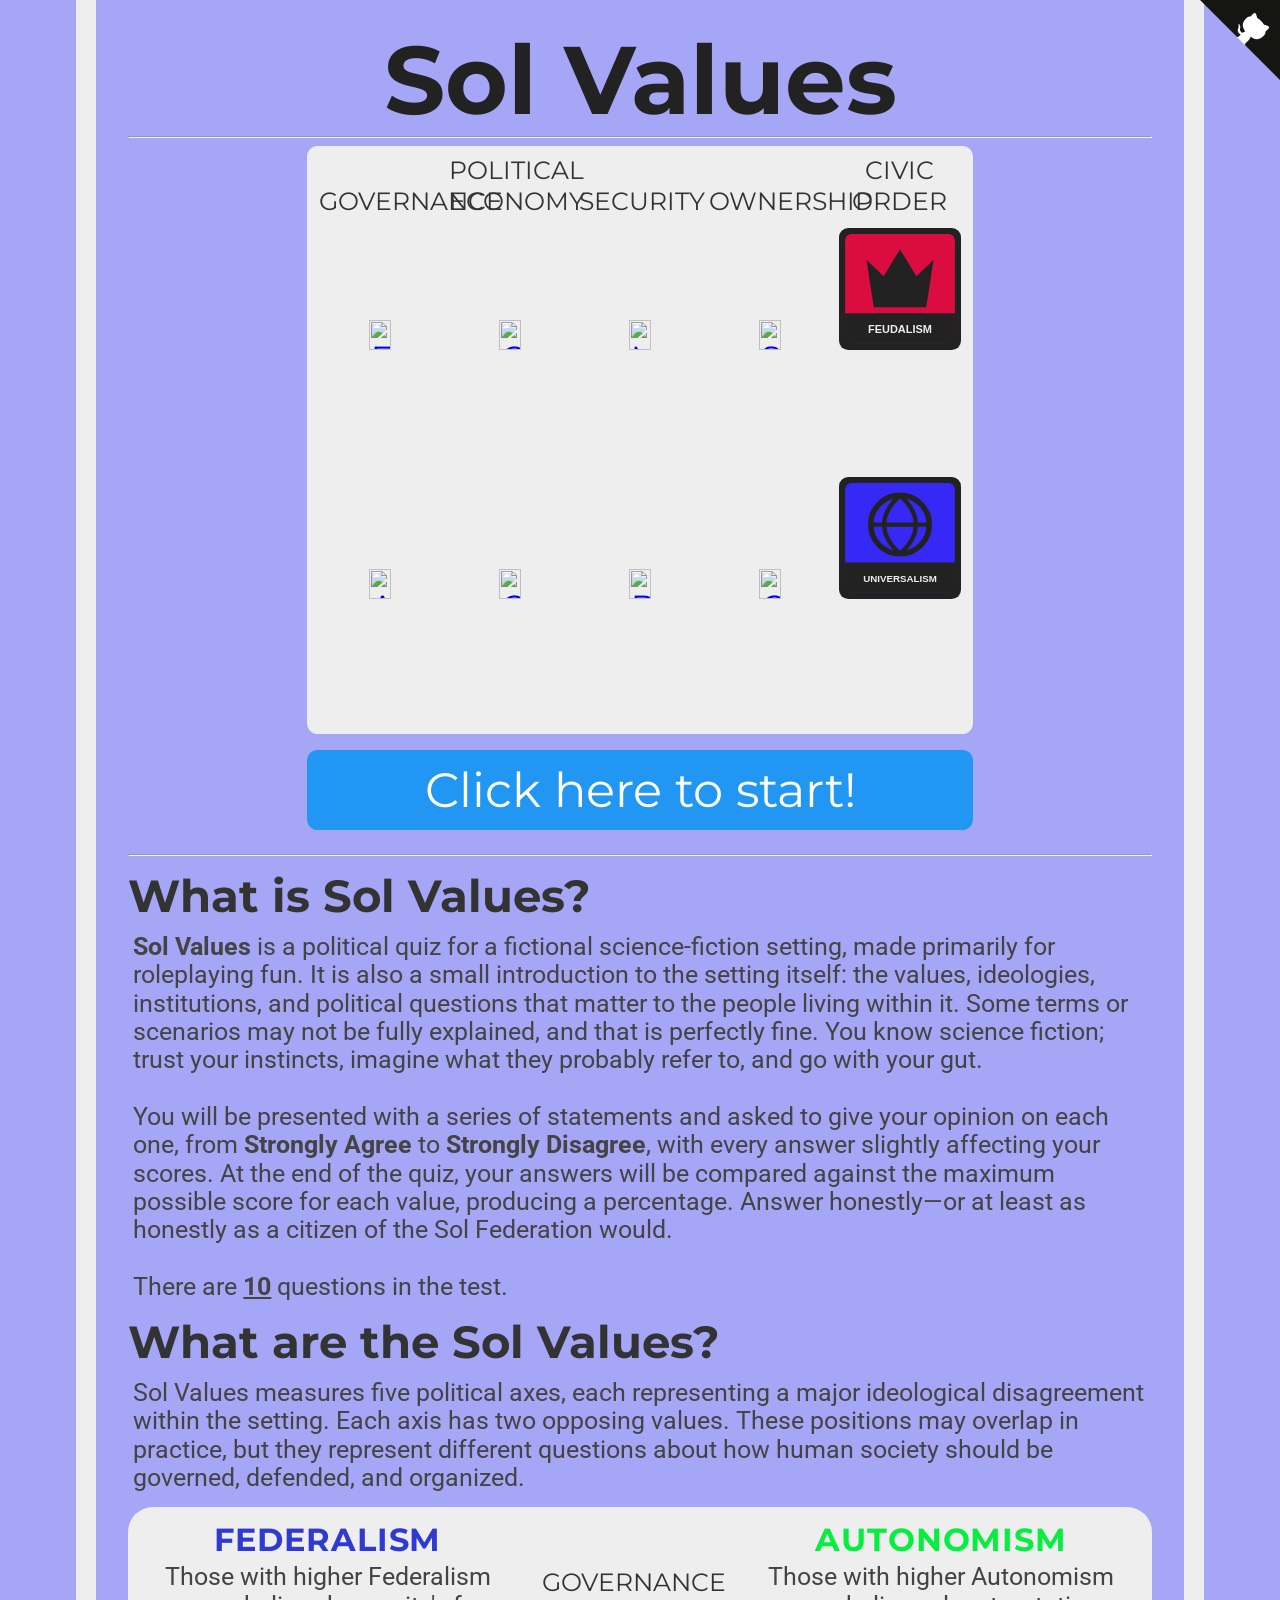
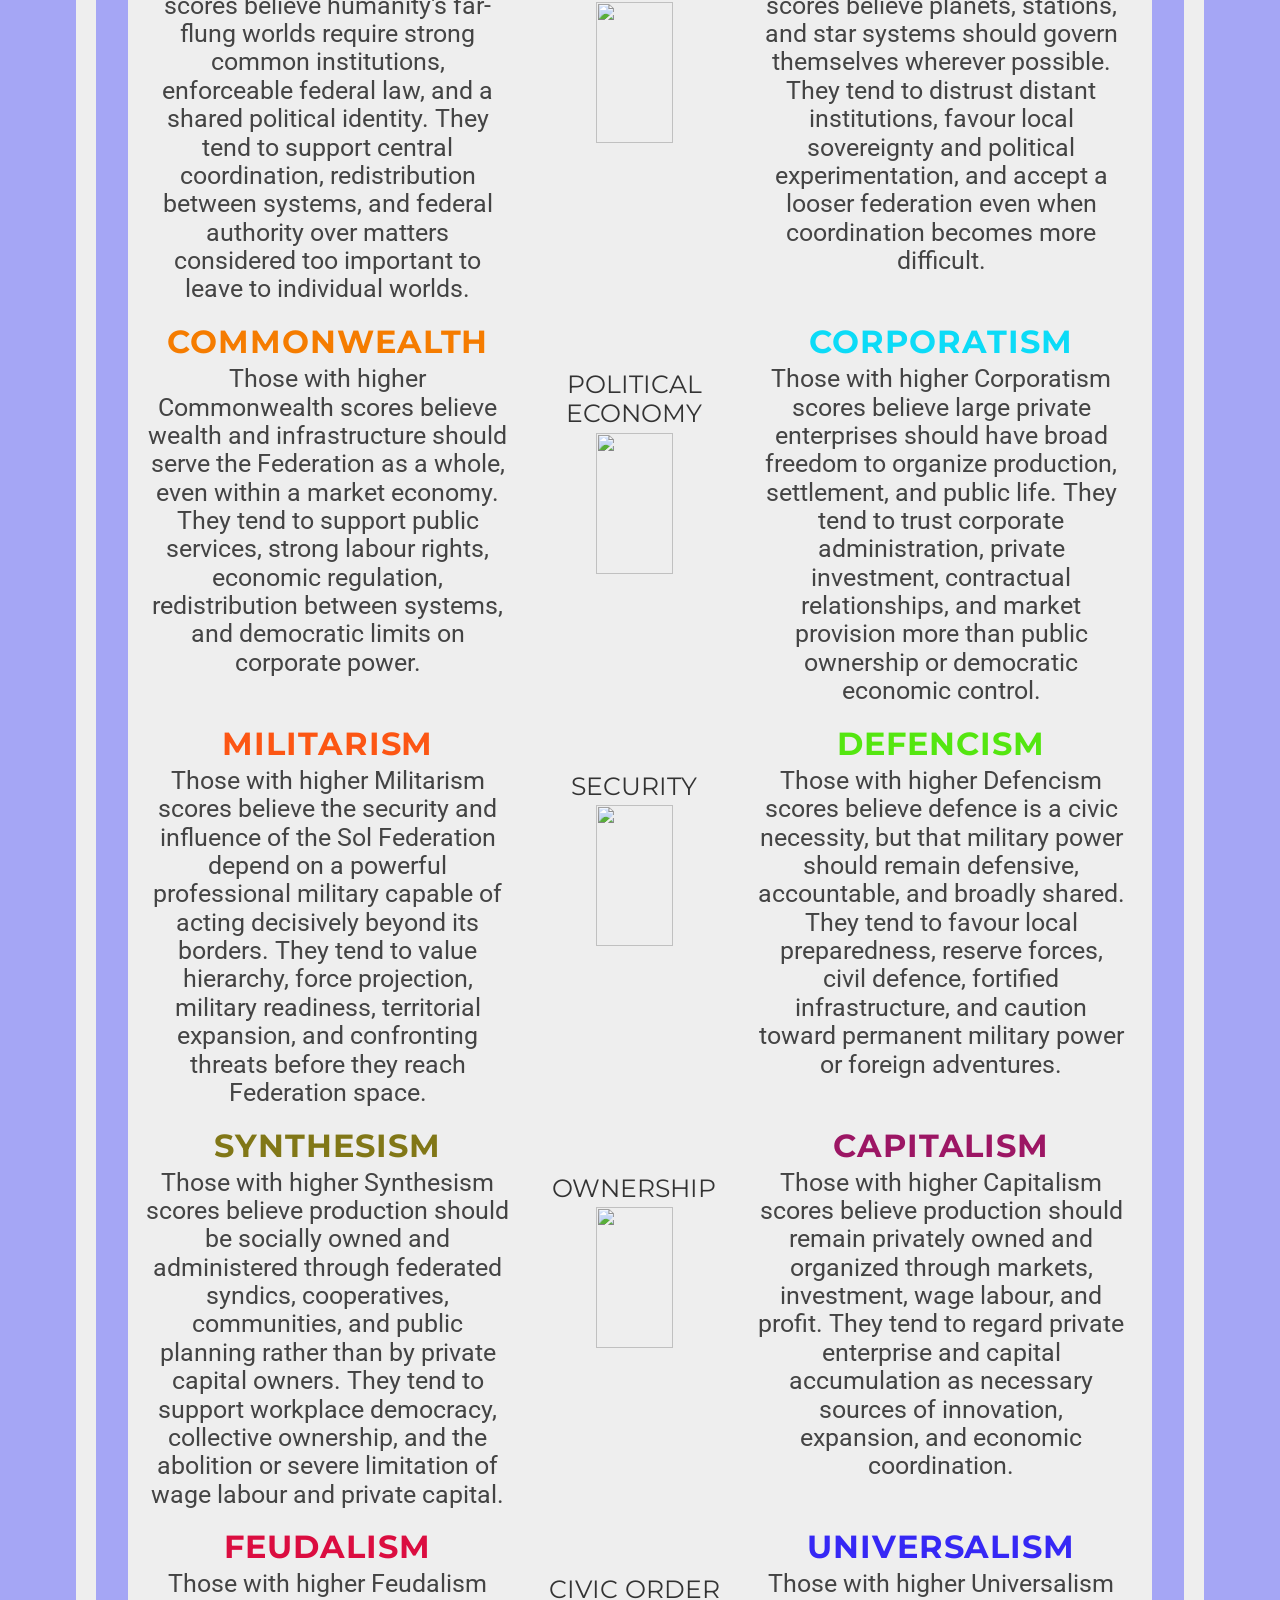
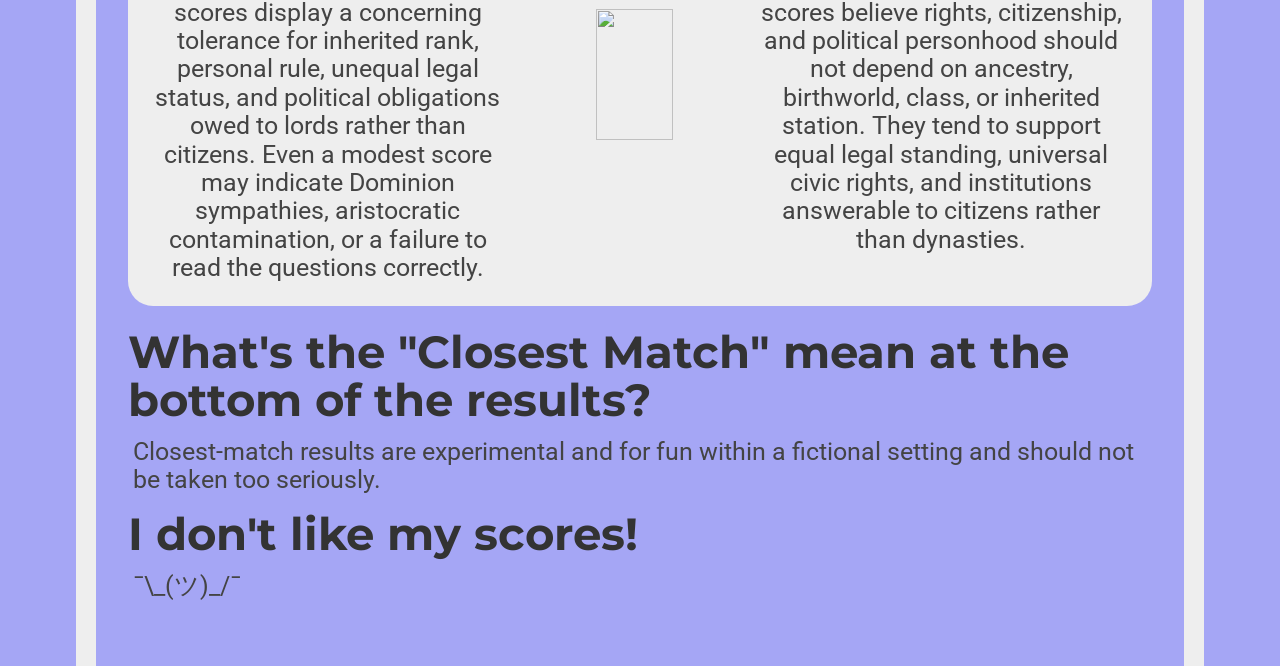
==== index.html @ 55fe3971 "changes quadcolumn to valuecolumn, adds initial order images" ====
<head>
<link href="https://fonts.googleapis.com/css?family=Montserrat:300,400,700|Roboto:400,700" rel="stylesheet">
<link href='style.css' rel='stylesheet' type='text/css'>
<title>Sol Values</title>
<link rel="icon" type="x-icon" href="icon.png">
<link rel="shortcut icon" type="x-icon" href="icon.png">
<meta charset="utf-8">

</head>
<body>
<a href="https://github.com/Araxiel/sol-federation-values" class="github-corner" aria-label="View source on Github"><svg width="80" height="80" viewBox="0 0 250 250" style="fill:#151513; color:#fff; position: absolute; top: 0; border: 0; right: 0;" aria-hidden="true"><path d="M0,0 L115,115 L130,115 L142,142 L250,250 L250,0 Z"></path><path d="M128.3,109.0 C113.8,99.7 119.0,89.6 119.0,89.6 C122.0,82.7 120.5,78.6 120.5,78.6 C119.2,72.0 123.4,76.3 123.4,76.3 C127.3,80.9 125.5,87.3 125.5,87.3 C122.9,97.6 130.6,101.9 134.4,103.2" fill="currentColor" style="transform-origin: 130px 106px;" class="octo-arm"></path><path d="M115.0,115.0 C114.9,115.1 118.7,116.5 119.8,115.4 L133.7,101.6 C136.9,99.2 139.9,98.4 142.2,98.6 C133.8,88.0 127.5,74.4 143.8,58.0 C148.5,53.4 154.0,51.2 159.7,51.0 C160.3,49.4 163.2,43.6 171.4,40.1 C171.4,40.1 176.1,42.5 178.8,56.2 C183.1,58.6 187.2,61.8 190.9,65.4 C194.5,69.0 197.7,73.2 200.1,77.6 C213.8,80.2 216.3,84.9 216.3,84.9 C212.7,93.1 206.9,96.0 205.4,96.6 C205.1,102.4 203.0,107.8 198.3,112.5 C181.9,128.9 168.3,122.5 157.7,114.1 C157.9,116.9 156.7,120.9 152.7,124.9 L141.0,136.5 C139.8,137.7 141.6,141.9 141.8,141.8 Z" fill="currentColor" class="octo-body"></path></svg></a><style>.github-corner:hover .octo-arm{animation:octocat-wave 560ms ease-in-out}@keyframes octocat-wave{0%,100%{transform:rotate(0)}20%,60%{transform:rotate(-25deg)}40%,80%{transform:rotate(10deg)}}@media (max-width:500px){.github-corner:hover .octo-arm{animation:none}.github-corner .octo-arm{animation:octocat-wave 560ms ease-in-out}}</style>
<h1>Sol Values</h1>
<hr>
<div class="center">
    <div class="axis_name valuecolumn">GOVERNANCE</div>
    <div class="axis_name valuecolumn">POLITICAL ECONOMY</div>
    <div class="axis_name valuecolumn">SECURITY</div>
    <div class="axis_name valuecolumn">OWNERSHIP</div>
    <div class="axis_name valuecolumn">CIVIC ORDER</div>
    <a href="#anchor"><img src="value_images/equality.svg" class="valuecolumn" alt="Federalism"></a>
    <a href="#anchor"><img src="value_images/nation.svg" class="valuecolumn" alt="Commonwealth"></a>
    <a href="#anchor"><img src="value_images/liberty.svg" class="valuecolumn" alt="Militarism"></a>
    <a href="#anchor"><img src="value_images/tradition.svg" class="valuecolumn" alt="Synthesism"></a>
    <a href="#anchor"><img src="value_images/feudalism.svg" class="valuecolumn" alt="Feudalism"></a>
    <a href="#anchor"><img src="value_images/markets.svg" class="valuecolumn" alt="Autonomism"></a>
    <a href="#anchor"><img src="value_images/globe.svg" class="valuecolumn" alt="Corporatism"></a>
    <a href="#anchor"><img src="value_images/authority.svg" class="valuecolumn" alt="Defencism"></a>
    <a href="#anchor"><img src="value_images/progress.svg" class="valuecolumn" alt="Capitalism"></a>
    <a href="#anchor"><img src="value_images/universalism.svg" class="valuecolumn" alt="Universalism"></a>
</div>
<br>
<button class="button" onclick="location.href='instructions.html';" style="font-size:36pt;">Click here to start!</button>
<br><hr>
<h2>What is Sol Values?</h2>
<p><b>Sol Values</b> is a political quiz for a fictional science-fiction setting, made primarily for roleplaying fun. It
    is also a small introduction to the setting itself: the values, ideologies, institutions, and political questions
    that matter to the people living within it. Some terms or scenarios may not be fully explained, and that is
    perfectly fine. You know science fiction; trust your instincts, imagine what they probably refer to, and go with
    your gut.<br /><br />

    You will be presented with a series of statements and asked to give your opinion on each one, from <b>Strongly
        Agree</b> to <b>Strongly Disagree</b>, with every answer slightly affecting your scores. At the end of the quiz,
    your answers will be compared against the maximum possible score for each value, producing a percentage. Answer
    honestly—or at least as honestly as a citizen of the Sol Federation would.<br /><br />
    
    There are <b><u><span id="numOfQuestions"></span></u></b> questions in the test.</p>

<h2><a id="anchor">What are the Sol Values?</a></h2>
<p>
    Sol Values measures five political axes, each representing a major ideological disagreement within the setting. Each
    axis has two opposing values. These positions may overlap in practice, but they represent different questions about
    how human society should be governed, defended, and organized.
</p>

<div class="explanation_bg">
    <div class="spacer">
        <div class="explanation_blurb_left">
            <p class="value"><b style="color:#2f3ad3;">FEDERALISM</b></p>
            <p class="blurb-text">
                Those with higher Federalism scores believe humanity's far-flung worlds require strong common
                institutions, enforceable federal law, and a shared political identity. They tend to support central
                coordination, redistribution between systems, and federal authority over matters considered too
                important to leave to individual worlds.
            </p>
        </div>

        <div class="explanation_axis">
            <p class="axis_name">GOVERNANCE</p>
            <img class="arrow" src="double_arrow.svg" />
        </div>

        <div class="explanation_blurb_right">
            <p class="value"><b style="color:#07ee41;">AUTONOMISM</b></p>
            <p class="blurb-text">
                Those with higher Autonomism scores believe planets, stations, and star systems should govern themselves
                wherever possible. They tend to distrust distant institutions, favour local sovereignty and political
                experimentation, and accept a looser federation even when coordination becomes more difficult.
            </p>
        </div>
    </div>

    <div class="spacer">
        <div class="explanation_blurb_left">
            <p class="value"><b style="color:#f57c00;">COMMONWEALTH</b></p>
            <p class="blurb-text">
                Those with higher Commonwealth scores believe wealth and infrastructure should serve the Federation as a
                whole, even within a market economy. They tend to support public services, strong labour rights,
                economic regulation, redistribution between systems, and democratic limits on corporate power.
            </p>
        </div>

        <div class="explanation_axis">
            <p class="axis_name">POLITICAL ECONOMY</p>
            <img class="arrow" src="double_arrow.svg" />
        </div>

        <div class="explanation_blurb_right">
            <p class="value"><b style="color:#0cdbf7;">CORPORATISM</b></p>
            <p class="blurb-text">
                Those with higher Corporatism scores believe large private enterprises should have broad freedom to
                organize production, settlement, and public life. They tend to trust corporate administration, private
                investment, contractual relationships, and market provision more than public ownership or democratic
                economic control.
            </p>
        </div>
    </div>

    <div class="spacer">
        <div class="explanation_blurb_left">
            <p class="value"><b style="color:#fc5614;">MILITARISM</b></p>
            <p class="blurb-text">
                Those with higher Militarism scores believe the security and influence of the Sol Federation depend on a
                powerful professional military capable of acting decisively beyond its borders. They tend to value
                hierarchy, force projection, military readiness, territorial expansion, and confronting threats before
                they reach Federation space.
            </p>
        </div>

        <div class="explanation_axis">
            <p class="axis_name">SECURITY</p>
            <img class="arrow" src="double_arrow.svg" />
        </div>

        <div class="explanation_blurb_right">
            <p class="value"><b style="color:#54e610;">DEFENCISM</b></p>
            <p class="blurb-text">
                Those with higher Defencism scores believe defence is a civic necessity, but that military power should
                remain defensive, accountable, and broadly shared. They tend to favour local preparedness, reserve
                forces, civil defence, fortified infrastructure, and caution toward permanent military power or foreign
                adventures.
            </p>
        </div>
    </div>

    <div class="spacer">
        <div class="explanation_blurb_left">
            <p class="value"><b style="color:#817717;">SYNTHESISM</b></p>
            <p class="blurb-text">
                Those with higher Synthesism scores believe production should be socially owned and administered through
                federated syndics, cooperatives, communities, and public planning rather than by private capital owners.
                They tend to support workplace democracy, collective ownership, and the abolition or severe limitation
                of wage labour and private capital.
            </p>
        </div>

        <div class="explanation_axis">
            <p class="axis_name">OWNERSHIP</p>
            <img class="arrow" src="double_arrow.svg" />
        </div>

        <div class="explanation_blurb_right">
            <p class="value"><b style="color:#9c1664;">CAPITALISM</b></p>
            <p class="blurb-text">
                Those with higher Capitalism scores believe production should remain privately owned and organized
                through markets, investment, wage labour, and profit. They tend to regard private enterprise and capital
                accumulation as necessary sources of innovation, expansion, and economic coordination.
            </p>
        </div>
    </div>

    <div class="spacer">
        <div class="explanation_blurb_left">
            <p class="value"><b style="color:#db0d40;">FEUDALISM</b></p>
            <p class="blurb-text">
                Those with higher Feudalism scores display a concerning tolerance for inherited rank, personal rule,
                unequal legal status, and political obligations owed to lords rather than citizens. Even a modest score
                may indicate Dominion sympathies, aristocratic contamination, or a failure to read the questions
                correctly.
            </p>
        </div>

        <div class="explanation_axis">
            <p class="axis_name">CIVIC ORDER</p>
            <img class="arrow" src="double_arrow.svg" />
        </div>

        <div class="explanation_blurb_right">
            <p class="value"><b style="color:#3628f5;">UNIVERSALISM</b></p>
            <p class="blurb-text">
                Those with higher Universalism scores believe rights, citizenship, and political personhood should not
                depend on ancestry, birthworld, class, or inherited station. They tend to support equal legal standing,
                universal civic rights, and institutions answerable to citizens rather than dynasties.
            </p>
        </div>
    </div>

    <br />
</div>

<h2 style="margin-top: 17pt;">What's the "Closest Match" mean at the bottom of the results?</h2>
    <p>Closest-match results are experimental and for fun within a fictional setting and should not be taken too seriously.</p>
<h2>I don't like my scores!</h2>
    <p>¯\_(ツ)_/¯<br/>
<br>

<!-- This is the script for the page itself -->
<script type="application/javascript"src="questions.js"></script>
<script type="text/javascript">
    document.getElementById("numOfQuestions").innerHTML = questions.length;
</script>
</body>
---- style.css ----
html {
    background-color: #a5a6f5;
    padding: 0px;
    scroll-behavior: smooth;
}
body {
    width: 80%;
    min-height: calc(100vh - 4em);
    margin: 0 auto;
    padding: 2em;
    background-color: #a5a6f5;
    border-color: #eeeeee;
    border-left-style: solid;
    border-right-style: solid;
    border-width: 20px;
}
p {
    color: #444444;
    font-family: 'Roboto', sans-serif;
    font-size: 18.5pt;
    line-height: 1.15;
    margin: 4pt;
}

p.value {
    margin-top: 22px;
    margin-bottom: 22px;
    text-indent: -16pt;
    margin-left: 20pt;
    font-size: 24pt;
    line-height: 2.11666656px;
    letter-spacing: 0.03em;
    font-family: 'Montserrat';
}

p.axis_name {
    margin-top: 50px;
    color: #333333;
    font-size: 19pt;
    font-family: 'Montserrat';
}
p.question {
    margin: 16pt auto;
    color: #333333;
    font-family: 'Montserrat', sans-serif;
    font-weight: normal;
    width: 70%;
    min-width: 500pt;
    min-height: 144pt;
    background-color: #eeeeee;
    padding: 16pt;
    border-radius: 16pt;
    font-size: 36pt;
    display: flex;
    justify-content: center;
    align-items: center;
    text-align: center;

}
h1 {
    color: #222222;
    font-family: 'Montserrat', sans-serif;
    font-size: 72pt;
    text-align: center;
    line-height: 72pt;
    margin-top: 0pt;
    margin-bottom: 0pt;
}
h2 {
    color: #333333;
    font-family: 'Montserrat', sans-serif;
    font-size: 34pt;
    line-height: 36pt;
    margin-top: 12pt;
    margin-bottom: 10pt;
}
li {
    font-size: 16pt;
    text-indent: 16pt;
}
a {
    font-family: inherit;
}
div.center {
    background-color: #eeeeee;
    font-family: 'Montserrat', sans-serif;
    border-radius: 8pt;
    padding: 6pt;
    color: white;
    width: 50%;
    min-width: 488pt;
    text-align: center;
    text-decoration: none;
    display: block;
    font-size: 24pt;
    margin: auto;
}
img.valuecolumn {
    width: 18.75%;
    transition: transform .3s;
}
img.valuecolumn:hover {
    transform: scale(1.05);
  }
div.valuecolumn {
    width: 18.75%;
}
div.axis_name {
    color: #333333;
    font-size: 19pt;
    font-family: 'Montserrat';
    display: inline-block;
    padding-bottom: 8.65pt;
}
.spacer {
    display: flex;
}
.spacer > div{
    margin-top: 10px;
    display: inline-block;
    *display: inline; /* For IE7 */
    text-align: center;
}
.button {
    background-color: #2196f3;
    font-family: 'Montserrat', sans-serif;
    border: none;
    border-radius: 8pt;
    color: white;
    padding: 8pt;
    width: 50%;
    min-width: 500pt;
    text-align: center;
    text-decoration: none;
    display: block;
    font-size: 24pt;
    margin: -2px auto;
    cursor: pointer;
}
.button:hover, .button:focus { background: #1687e0; }
.stronglyAgree { background: #1b5e20; }
.stronglyAgree:hover, .stronglyAgree:focus { background: #154a19; }
.agree { background: #4caf50; }
.agree:hover, .agree:focus { background: #29942e; }
.neutral { background: #949494; }
.neutral:hover, .neutral:focus { background: #656565; }
.disagree { background: #f44336; }
.disagree:hover, .disagree:focus { background: #d6271a; }
.stronglyDisagree { background: #b71c1c; }
.stronglyDisagree:hover, .stronglyDisagree:focus { background: #a00e0e; }

.small_button, .small_button_off {
    background-color: #333;
    font-family: 'Montserrat', sans-serif;
    border: none;
    border-radius: 8pt;
    color: white;
    padding: 8pt;
    width: 10%;
    min-width: 100pt;
    text-align: center;
    text-decoration: none;
    display: block;
    font-size: 18pt;
    margin: -2px auto;
    cursor: pointer;
}

.small_button:hover, .small_button:focus {
    background: #222;
}

.small_button_off {
    background-color: #ddd;
    color: #888;
    border: 2px solid #888;
    cursor: not-allowed;
    margin: -4px auto;
}
.arrow {
    width: 60%;
    height: auto;
}
div.explanation_blurb_left {
    vertical-align: top;
    width: 37%;
    margin-left: 1%;
    margin-right: 1%;
}
div.explanation_blurb_right {
    vertical-align: top;
    width: 37%;
    margin-left: 1%;
    margin-right: 1%;
}
div.explanation_axis {
    width: 20.9%;
    vertical-align: top;
}
div.axis {
    width: 100%;
    display: flex;
    align-items: center;
    justify-content: center;
}
div.bar {
    height: 36pt;
    line-height: 36pt;
    padding: 8pt;
    margin-top: 4pt;
    margin-bottom: 4pt;
    border-width: 4px;
    border-right-width: 1px;
    border-top-style: solid;
    border-bottom-style: solid;
    border-color: #222222;
    background-color: #eeeeee;
    display: block;
    width: 50%;
}
div.text-wrapper {
    font-family: 'Montserrat', sans-serif;
    font-size: 36pt;
    line-height: 36pt;
    color: #222222;
    display: inline-block;
}
div.equality {
    background-color: #f44336;
    text-align: left;
    border-right-style: solid;
}
div.wealth {
    background-color: #00897b;
    text-align: right;
    border-left-style: solid;
}
div.liberty {
    background-color: #ffeb3b;
    text-align: left;
    border-right-style: solid;
}
div.authority {
    background-color: #3f51b5;
    text-align: right;
    border-left-style: solid;
}
div.peace {
    background-color: #03a9f4;
    text-align: right;
    border-left-style: solid;
}
div.might {
    background-color: #ff9800;
    text-align: left;
    border-right-style: solid;
}
div.progress {
    background-color: #9c27b0;
    text-align: right;
    border-left-style: solid;
}
div.tradition {
    background-color: #8bc34a;
    text-align: left;
    border-right-style: solid;
}
span.weight-300 {
    font-weight: 300;
}
.explanation_bg {
    background-color: #eeeeee;
    border-radius: 25px;
    margin-top: 15px;
}
#banner {
    border-color: #444444;
    border-style: solid;
    border-width: 2px;
    border-radius: 8pt;
    display: block;
    margin: 8pt;
    margin-left: auto;
    margin-right: auto;
}
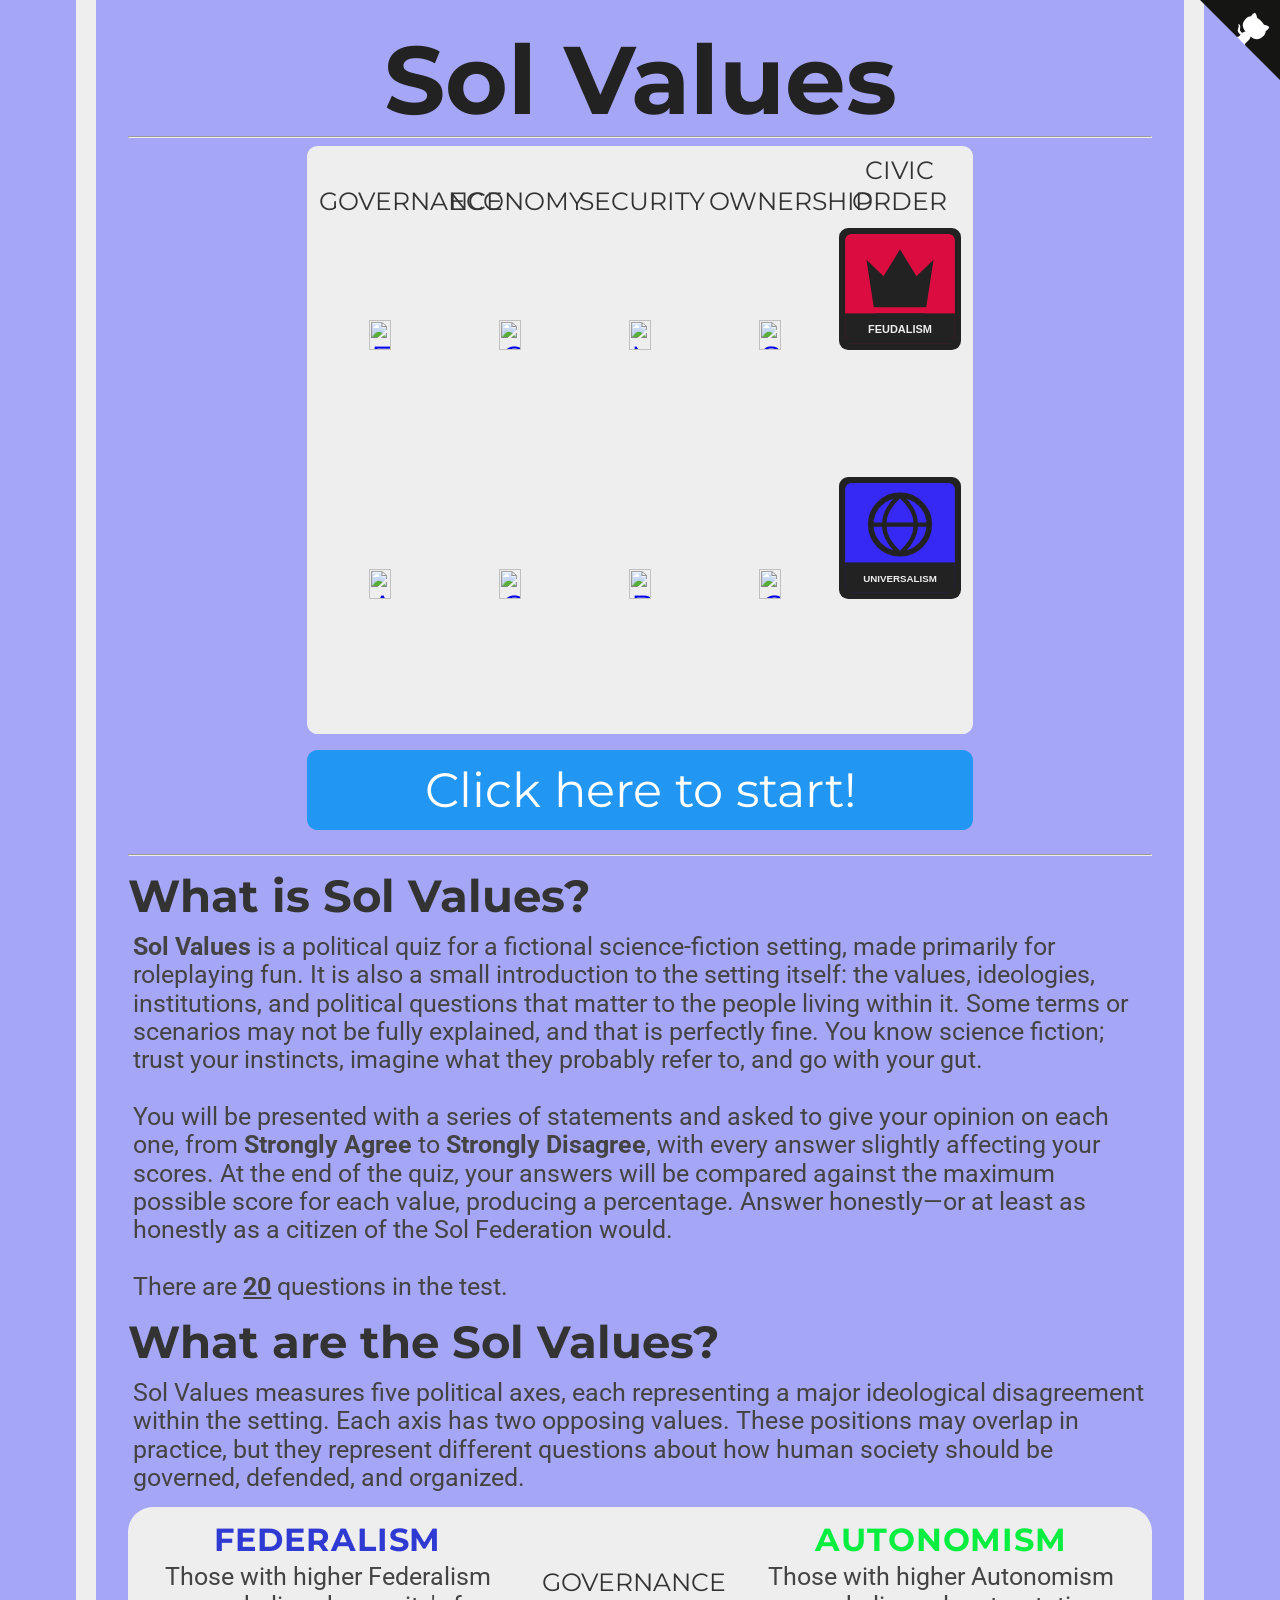
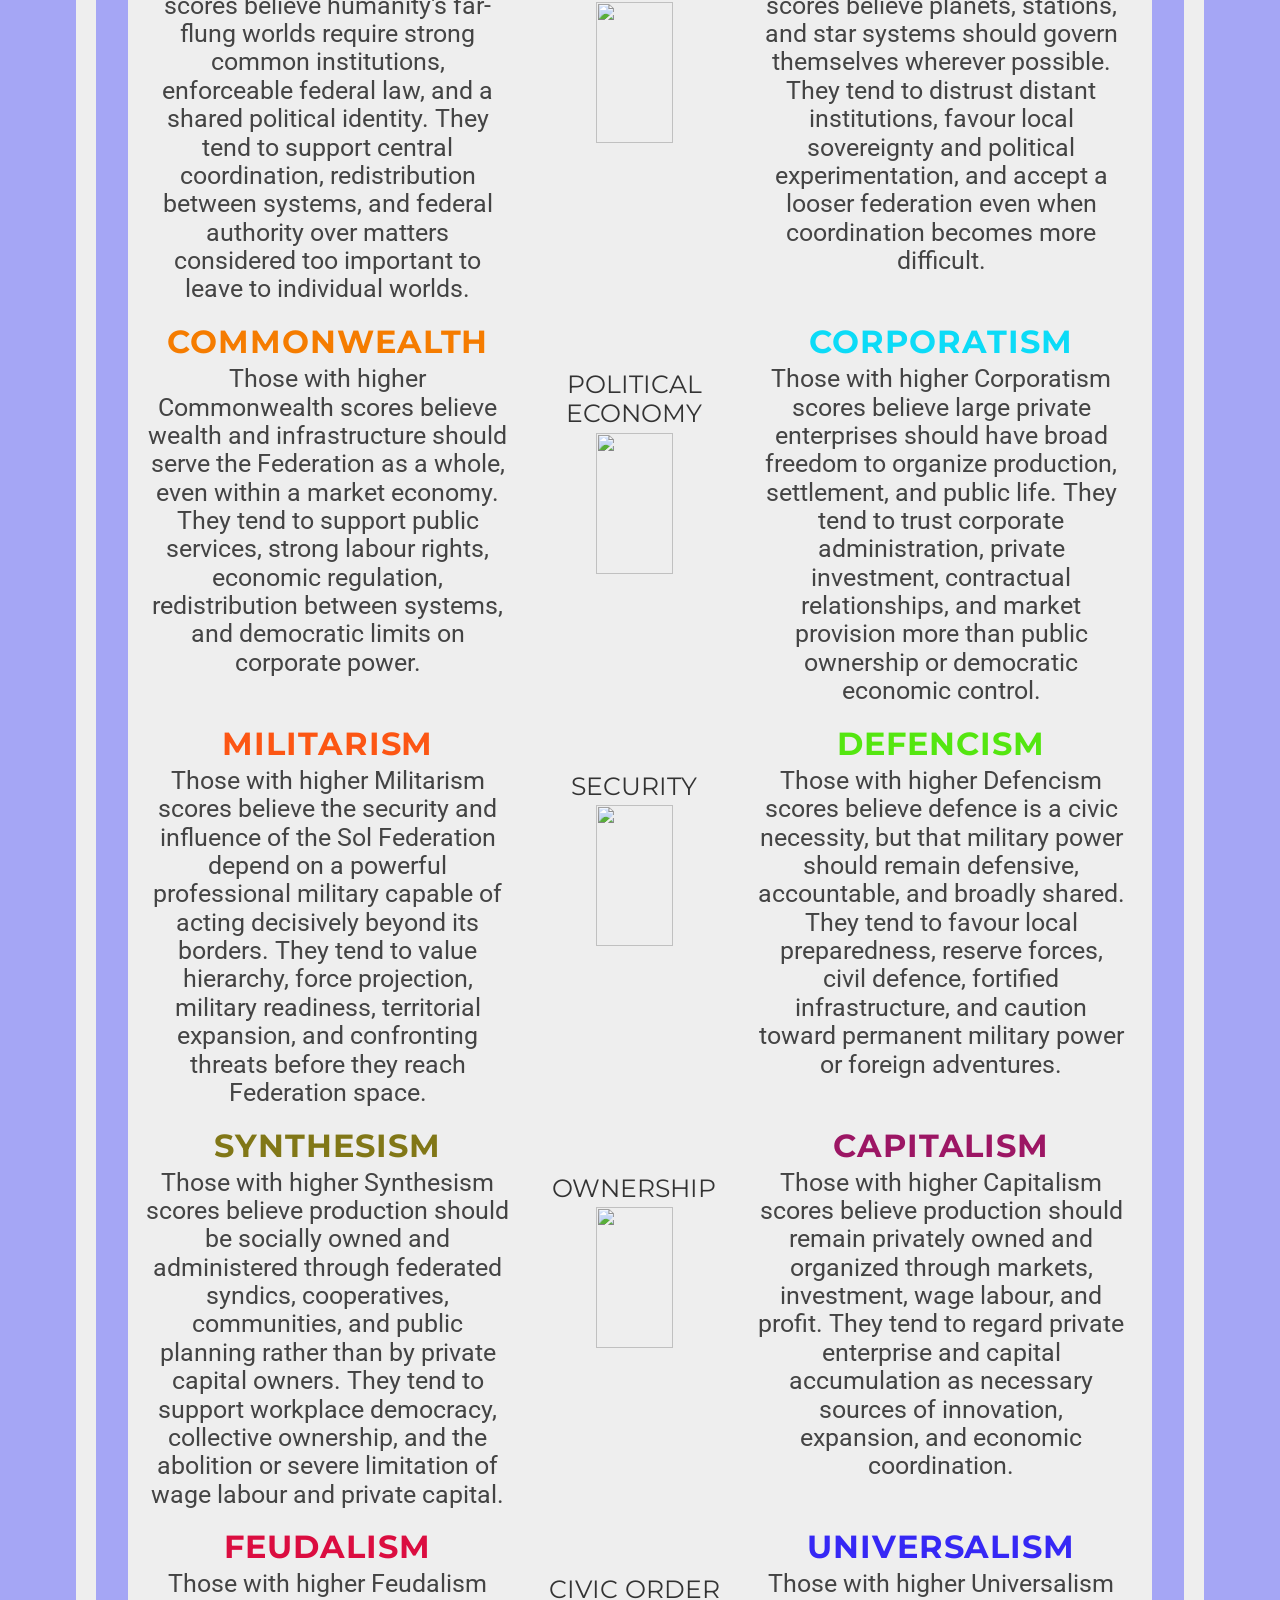
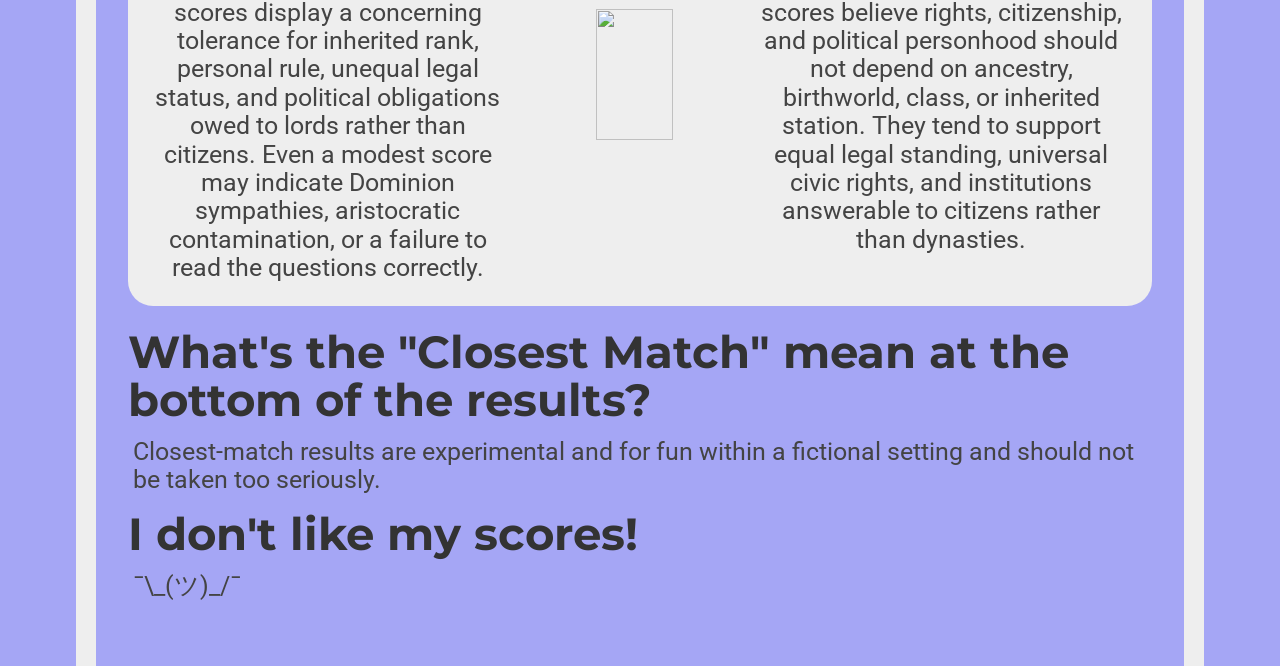
==== commit 69a77e7e: "shortens POLITICAL ECONOMY" ====
--- a/index.html
+++ b/index.html
@@ -13,7 +13,7 @@
 <hr>
 <div class="center">
     <div class="axis_name valuecolumn">GOVERNANCE</div>
-    <div class="axis_name valuecolumn">POLITICAL ECONOMY</div>
+    <div class="axis_name valuecolumn">ECONOMY</div>
     <div class="axis_name valuecolumn">SECURITY</div>
     <div class="axis_name valuecolumn">OWNERSHIP</div>
     <div class="axis_name valuecolumn">CIVIC ORDER</div>
--- a/style.css
+++ b/style.css
@@ -268,6 +268,117 @@
 span.weight-300 {
     font-weight: 300;
 }
+.results-title,
+.results-intro,
+.closest-match {
+    text-align: center;
+}
+.results-intro {
+    margin-bottom: 24pt;
+}
+#results-axes {
+    max-width: 850px;
+    margin: 0 auto;
+}
+.result-axis {
+    margin: 0 0 24pt;
+}
+.result-axis-heading {
+    margin-bottom: 6pt;
+    font-size: 25pt;
+    line-height: 29pt;
+}
+.result-value-labels {
+    display: flex;
+    justify-content: space-between;
+    gap: 16px;
+    margin-bottom: 5pt;
+    color: #333333;
+    font-family: 'Montserrat', sans-serif;
+    font-size: 15pt;
+    font-weight: 700;
+}
+.result-value-labels span:last-child {
+    text-align: right;
+}
+.result-bar {
+    display: flex;
+    height: 52px;
+    overflow: hidden;
+    border: 4px solid #222222;
+    border-radius: 8px;
+    background: #eeeeee;
+}
+.result-bar-segment {
+    min-width: 0;
+    transition: width .35s ease;
+}
+.closest-match {
+    max-width: 850px;
+    margin: 30pt auto 20pt;
+    padding: 16pt;
+    border-radius: 12pt;
+    background: #eeeeee;
+}
+.closest-match h2 {
+    margin-top: 0;
+}
+#ideology-label {
+    color: #222222;
+    font-family: 'Montserrat', sans-serif;
+    font-size: 28pt;
+    font-weight: 700;
+}
+.results-note {
+    font-size: 14pt;
+}
+.results-actions {
+    display: flex;
+    max-width: 850px;
+    margin: 0 auto;
+    gap: 12pt;
+}
+.results-actions .button {
+    min-width: 0;
+    width: 50%;
+    margin: 0;
+}
+.secondary-button {
+    background-color: #555555;
+}
+.secondary-button:hover,
+.secondary-button:focus {
+    background-color: #3f3f3f;
+}
+.results-error {
+    color: #b71c1c;
+    text-align: center;
+}
+@media (max-width: 700px) {
+    body.results-page {
+        box-sizing: border-box;
+        width: 100%;
+        padding: 1em;
+        border-width: 0;
+    }
+    .results-page h1 {
+        font-size: 48pt;
+        line-height: 52pt;
+    }
+    .result-axis-heading {
+        font-size: 20pt;
+        line-height: 23pt;
+    }
+    .result-value-labels {
+        font-size: 11pt;
+    }
+    .results-actions {
+        flex-direction: column;
+    }
+    .results-actions .button {
+        width: 100%;
+    }
+}
 .explanation_bg {
     background-color: #eeeeee;
     border-radius: 25px;
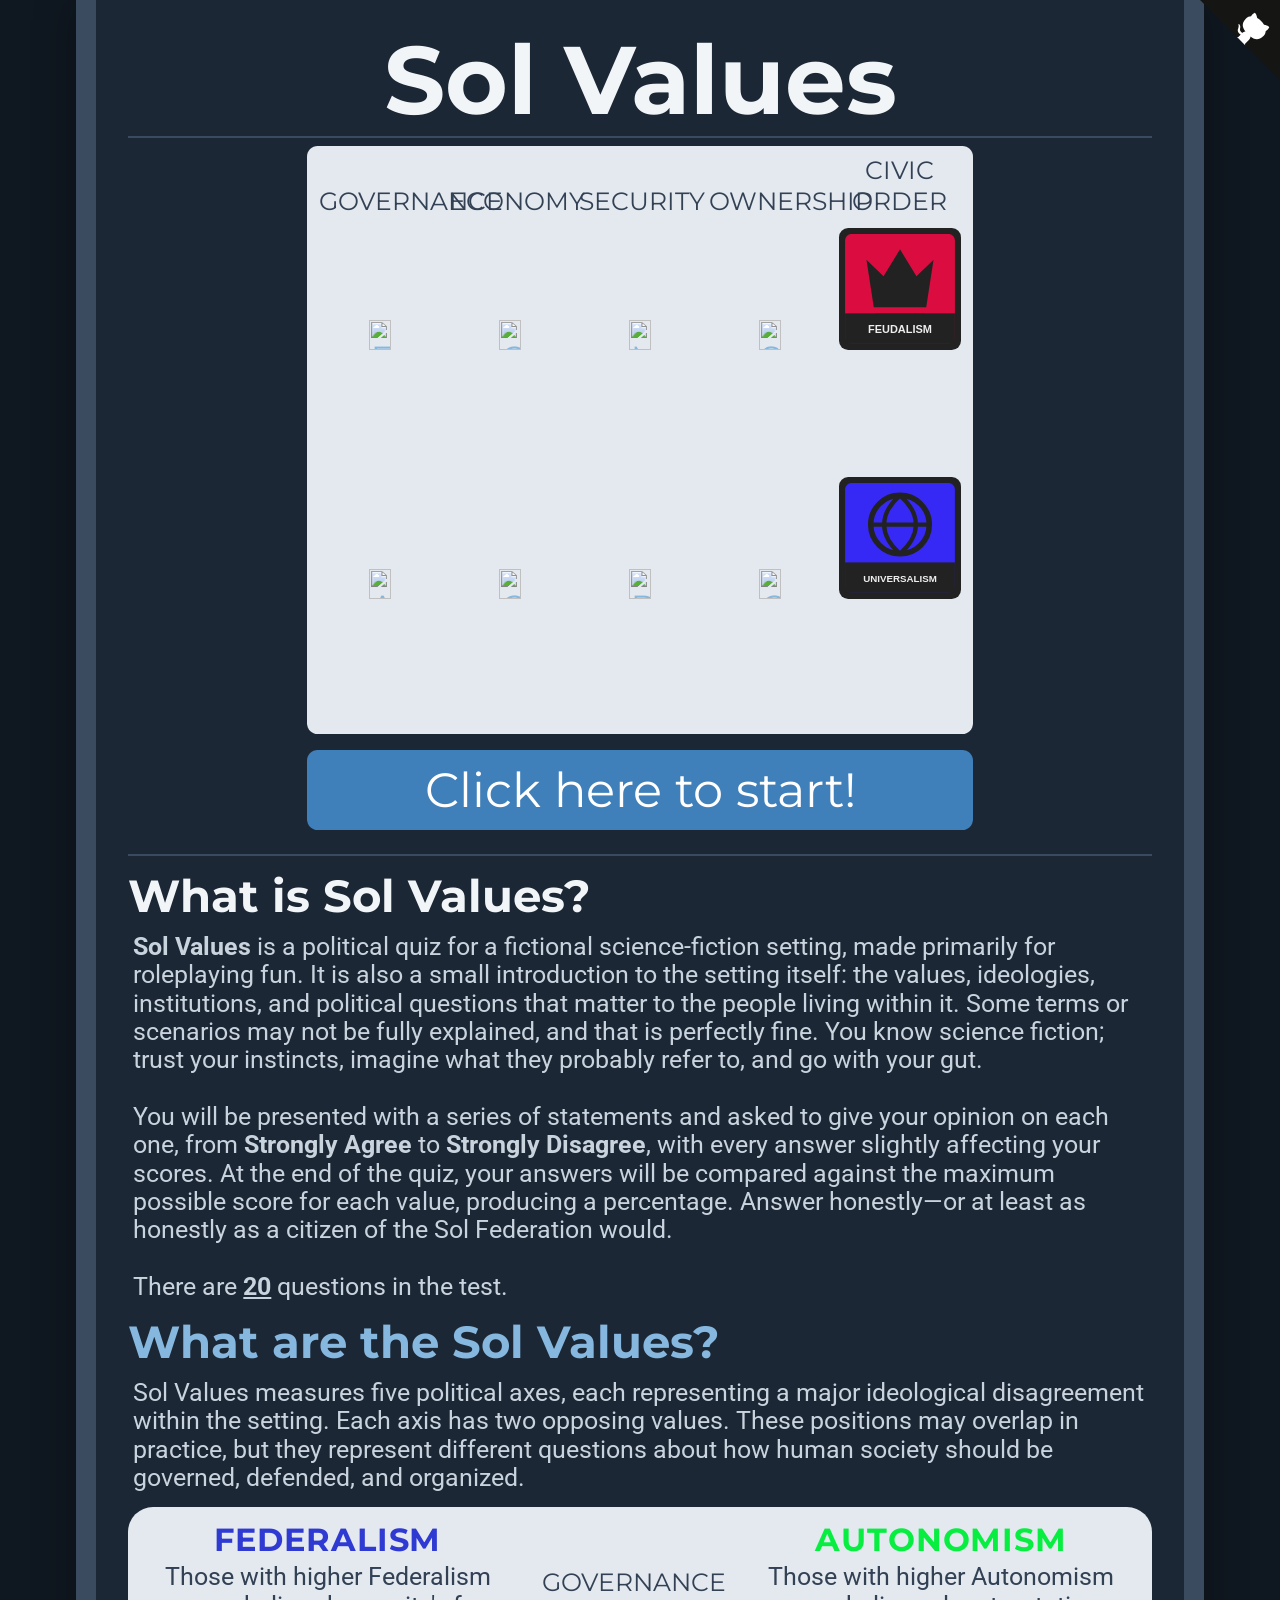
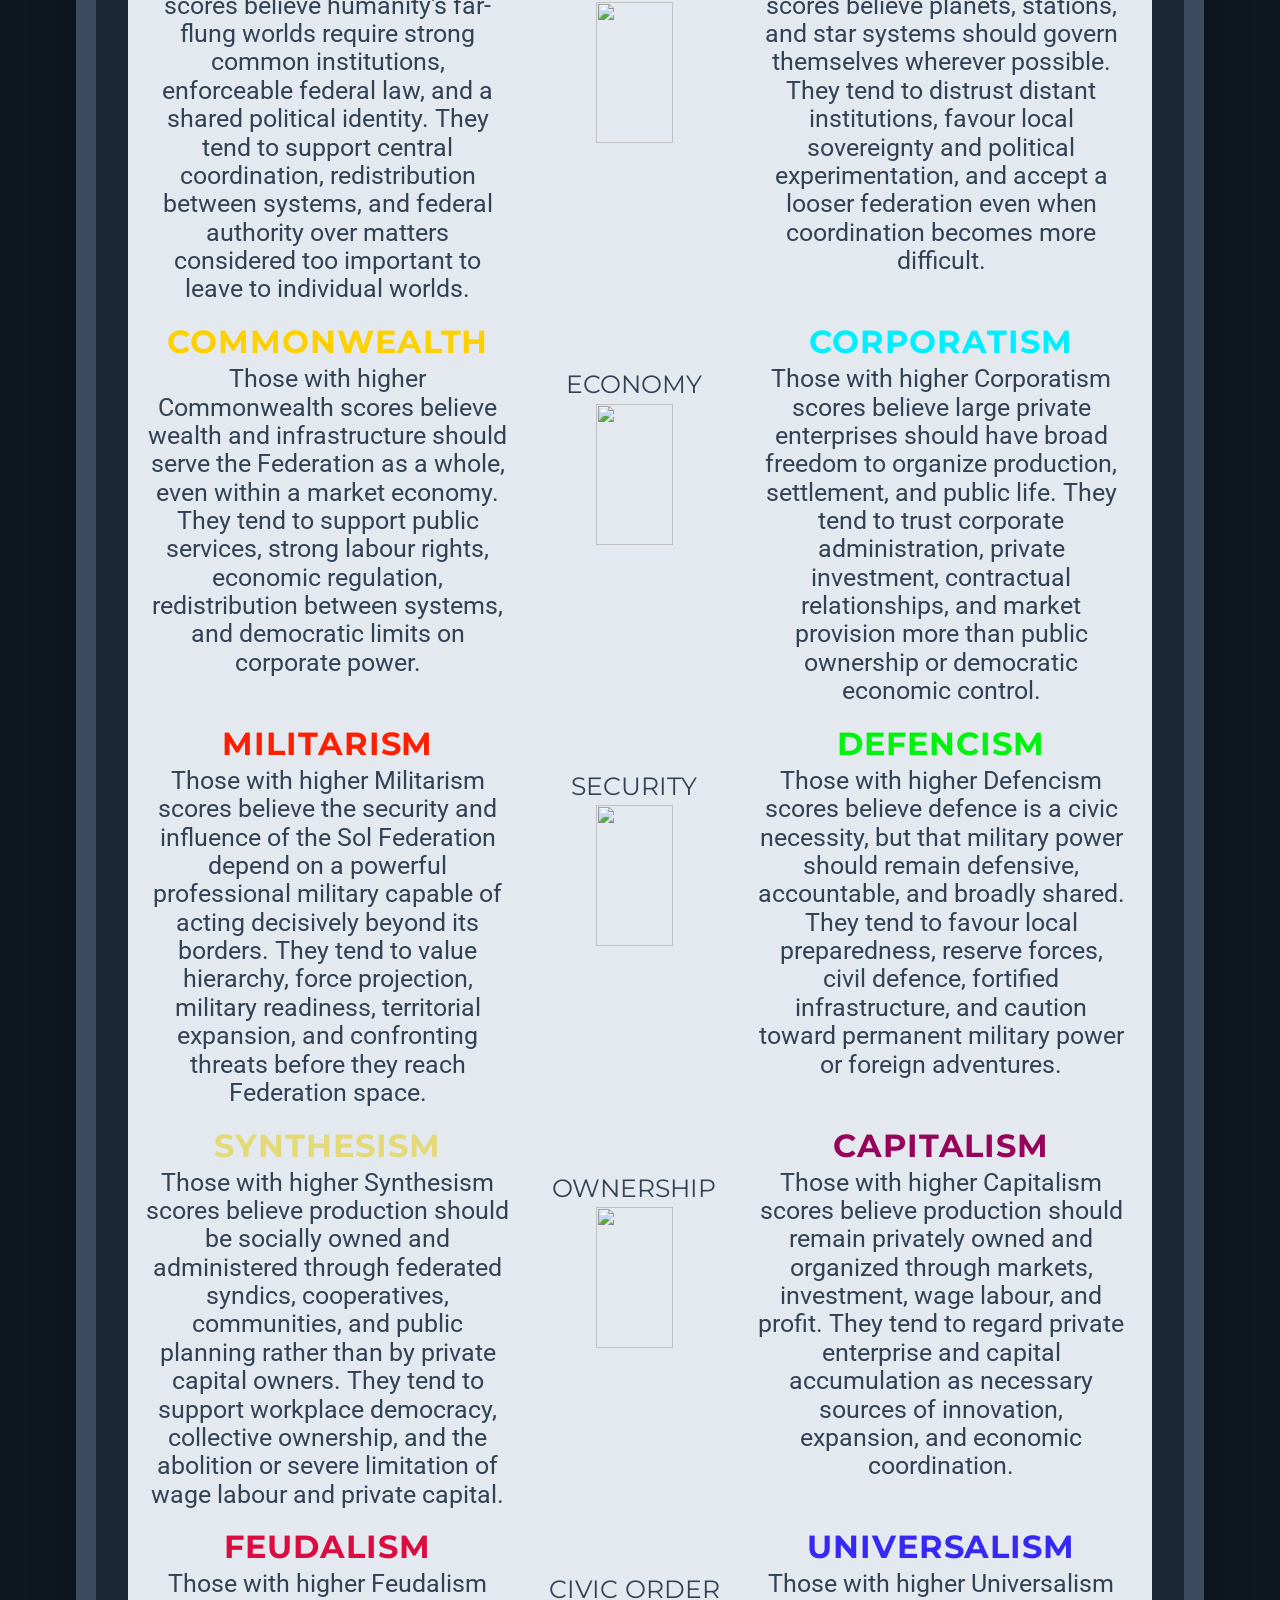
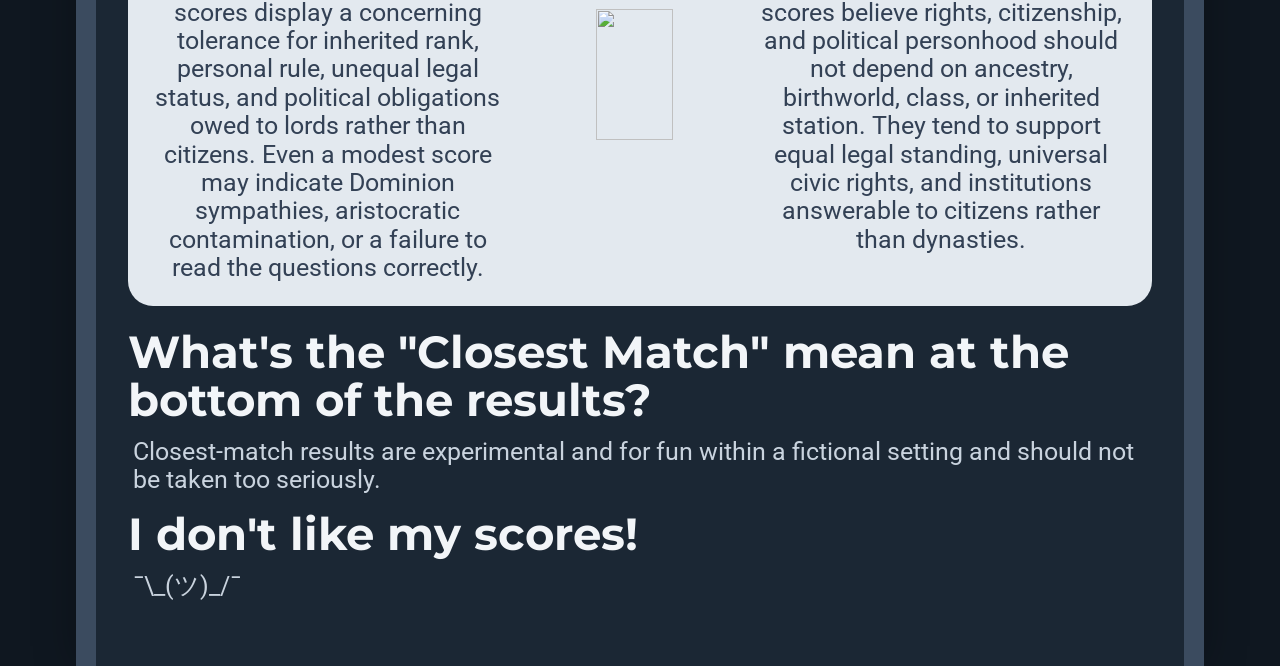
==== commit 47d1d227: "New unified axis colors colors are now found in style.css" ====
--- a/index.html
+++ b/index.html
@@ -55,7 +55,7 @@
 <div class="explanation_bg">
     <div class="spacer">
         <div class="explanation_blurb_left">
-            <p class="value"><b style="color:#2f3ad3;">FEDERALISM</b></p>
+            <p class="value"><b class="axis-federalism">FEDERALISM</b></p>
             <p class="blurb-text">
                 Those with higher Federalism scores believe humanity's far-flung worlds require strong common
                 institutions, enforceable federal law, and a shared political identity. They tend to support central
@@ -70,7 +70,7 @@
         </div>
 
         <div class="explanation_blurb_right">
-            <p class="value"><b style="color:#07ee41;">AUTONOMISM</b></p>
+            <p class="value"><b class="axis-autonomism">AUTONOMISM</b></p>
             <p class="blurb-text">
                 Those with higher Autonomism scores believe planets, stations, and star systems should govern themselves
                 wherever possible. They tend to distrust distant institutions, favour local sovereignty and political
@@ -81,7 +81,7 @@
 
     <div class="spacer">
         <div class="explanation_blurb_left">
-            <p class="value"><b style="color:#f57c00;">COMMONWEALTH</b></p>
+            <p class="value"><b class="axis-commonwealth">COMMONWEALTH</b></p>
             <p class="blurb-text">
                 Those with higher Commonwealth scores believe wealth and infrastructure should serve the Federation as a
                 whole, even within a market economy. They tend to support public services, strong labour rights,
@@ -90,12 +90,12 @@
         </div>
 
         <div class="explanation_axis">
-            <p class="axis_name">POLITICAL ECONOMY</p>
-            <img class="arrow" src="double_arrow.svg" />
-        </div>
-
-        <div class="explanation_blurb_right">
-            <p class="value"><b style="color:#0cdbf7;">CORPORATISM</b></p>
+            <p class="axis_name">ECONOMY</p>
+            <img class="arrow" src="double_arrow.svg" />
+        </div>
+
+        <div class="explanation_blurb_right">
+            <p class="value"><b class="axis-corporatism">CORPORATISM</b></p>
             <p class="blurb-text">
                 Those with higher Corporatism scores believe large private enterprises should have broad freedom to
                 organize production, settlement, and public life. They tend to trust corporate administration, private
@@ -107,7 +107,7 @@
 
     <div class="spacer">
         <div class="explanation_blurb_left">
-            <p class="value"><b style="color:#fc5614;">MILITARISM</b></p>
+            <p class="value"><b class="axis-militarism">MILITARISM</b></p>
             <p class="blurb-text">
                 Those with higher Militarism scores believe the security and influence of the Sol Federation depend on a
                 powerful professional military capable of acting decisively beyond its borders. They tend to value
@@ -122,7 +122,7 @@
         </div>
 
         <div class="explanation_blurb_right">
-            <p class="value"><b style="color:#54e610;">DEFENCISM</b></p>
+            <p class="value"><b class="axis-defencism">DEFENCISM</b></p>
             <p class="blurb-text">
                 Those with higher Defencism scores believe defence is a civic necessity, but that military power should
                 remain defensive, accountable, and broadly shared. They tend to favour local preparedness, reserve
@@ -134,7 +134,7 @@
 
     <div class="spacer">
         <div class="explanation_blurb_left">
-            <p class="value"><b style="color:#817717;">SYNTHESISM</b></p>
+            <p class="value"><b class="axis-synthesism">SYNTHESISM</b></p>
             <p class="blurb-text">
                 Those with higher Synthesism scores believe production should be socially owned and administered through
                 federated syndics, cooperatives, communities, and public planning rather than by private capital owners.
@@ -149,7 +149,7 @@
         </div>
 
         <div class="explanation_blurb_right">
-            <p class="value"><b style="color:#9c1664;">CAPITALISM</b></p>
+            <p class="value"><b class="axis-capitalism">CAPITALISM</b></p>
             <p class="blurb-text">
                 Those with higher Capitalism scores believe production should remain privately owned and organized
                 through markets, investment, wage labour, and profit. They tend to regard private enterprise and capital
@@ -160,7 +160,7 @@
 
     <div class="spacer">
         <div class="explanation_blurb_left">
-            <p class="value"><b style="color:#db0d40;">FEUDALISM</b></p>
+            <p class="value"><b class="axis-feudalism">FEUDALISM</b></p>
             <p class="blurb-text">
                 Those with higher Feudalism scores display a concerning tolerance for inherited rank, personal rule,
                 unequal legal status, and political obligations owed to lords rather than citizens. Even a modest score
@@ -175,7 +175,7 @@
         </div>
 
         <div class="explanation_blurb_right">
-            <p class="value"><b style="color:#3628f5;">UNIVERSALISM</b></p>
+            <p class="value"><b class="axis-universalism">UNIVERSALISM</b></p>
             <p class="blurb-text">
                 Those with higher Universalism scores believe rights, citizenship, and political personhood should not
                 depend on ancestry, birthworld, class, or inherited station. They tend to support equal legal standing,
--- a/style.css
+++ b/style.css
@@ -1,5 +1,26 @@
+:root {
+    --page-bg: #0f1720;
+    --surface-bg: #1b2734;
+    --surface-border: #3b4b5f;
+    --panel-bg: #e3e9ef;
+    --panel-text: #334155;
+    --body-text: #c9d3de;
+    --heading-text: #f2f5f8;
+    --primary: #3f7fba;
+    --primary-hover: #326b9e;
+    --axis-federalism: #2f3ad3;
+    --axis-autonomism: #07ee41;
+    --axis-commonwealth: #ffd000;
+    --axis-corporatism: #00eeff;
+    --axis-militarism: #ff1e00;
+    --axis-defencism: #00f30c;
+    --axis-synthesism: #e4d977;
+    --axis-capitalism: #97035a;
+    --axis-feudalism: #db0d40;
+    --axis-universalism: #3628f5;
+}
 html {
-    background-color: #a5a6f5;
+    background-color: var(--page-bg);
     padding: 0px;
     scroll-behavior: smooth;
 }
@@ -8,14 +29,16 @@
     min-height: calc(100vh - 4em);
     margin: 0 auto;
     padding: 2em;
-    background-color: #a5a6f5;
-    border-color: #eeeeee;
+    background-color: var(--surface-bg);
+    border-color: var(--surface-border);
     border-left-style: solid;
     border-right-style: solid;
     border-width: 20px;
+    box-shadow: 0 0 40px rgba(0, 0, 0, .28);
+    color: var(--body-text);
 }
 p {
-    color: #444444;
+    color: var(--body-text);
     font-family: 'Roboto', sans-serif;
     font-size: 18.5pt;
     line-height: 1.15;
@@ -32,22 +55,32 @@
     letter-spacing: 0.03em;
     font-family: 'Montserrat';
 }
+.axis-federalism { color: var(--axis-federalism); }
+.axis-autonomism { color: var(--axis-autonomism); }
+.axis-commonwealth { color: var(--axis-commonwealth); }
+.axis-corporatism { color: var(--axis-corporatism); }
+.axis-militarism { color: var(--axis-militarism); }
+.axis-defencism { color: var(--axis-defencism); }
+.axis-synthesism { color: var(--axis-synthesism); }
+.axis-capitalism { color: var(--axis-capitalism); }
+.axis-feudalism { color: var(--axis-feudalism); }
+.axis-universalism { color: var(--axis-universalism); }
 
 p.axis_name {
     margin-top: 50px;
-    color: #333333;
+    color: var(--panel-text);
     font-size: 19pt;
     font-family: 'Montserrat';
 }
 p.question {
     margin: 16pt auto;
-    color: #333333;
+    color: var(--panel-text);
     font-family: 'Montserrat', sans-serif;
     font-weight: normal;
     width: 70%;
     min-width: 500pt;
     min-height: 144pt;
-    background-color: #eeeeee;
+    background-color: var(--panel-bg);
     padding: 16pt;
     border-radius: 16pt;
     font-size: 36pt;
@@ -58,7 +91,7 @@
 
 }
 h1 {
-    color: #222222;
+    color: var(--heading-text);
     font-family: 'Montserrat', sans-serif;
     font-size: 72pt;
     text-align: center;
@@ -67,7 +100,7 @@
     margin-bottom: 0pt;
 }
 h2 {
-    color: #333333;
+    color: var(--heading-text);
     font-family: 'Montserrat', sans-serif;
     font-size: 34pt;
     line-height: 36pt;
@@ -79,10 +112,18 @@
     text-indent: 16pt;
 }
 a {
+    color: #86b7df;
     font-family: inherit;
 }
+a:visited {
+    color: #a9a1d6;
+}
+hr {
+    border: 0;
+    border-top: 2px solid var(--surface-border);
+}
 div.center {
-    background-color: #eeeeee;
+    background-color: var(--panel-bg);
     font-family: 'Montserrat', sans-serif;
     border-radius: 8pt;
     padding: 6pt;
@@ -106,7 +147,7 @@
     width: 18.75%;
 }
 div.axis_name {
-    color: #333333;
+    color: var(--panel-text);
     font-size: 19pt;
     font-family: 'Montserrat';
     display: inline-block;
@@ -122,7 +163,7 @@
     text-align: center;
 }
 .button {
-    background-color: #2196f3;
+    background-color: var(--primary);
     font-family: 'Montserrat', sans-serif;
     border: none;
     border-radius: 8pt;
@@ -137,7 +178,7 @@
     margin: -2px auto;
     cursor: pointer;
 }
-.button:hover, .button:focus { background: #1687e0; }
+.button:hover, .button:focus { background: var(--primary-hover); }
 .stronglyAgree { background: #1b5e20; }
 .stronglyAgree:hover, .stronglyAgree:focus { background: #154a19; }
 .agree { background: #4caf50; }
@@ -150,7 +191,7 @@
 .stronglyDisagree:hover, .stronglyDisagree:focus { background: #a00e0e; }
 
 .small_button, .small_button_off {
-    background-color: #333;
+    background-color: #344457;
     font-family: 'Montserrat', sans-serif;
     border: none;
     border-radius: 8pt;
@@ -167,7 +208,7 @@
 }
 
 .small_button:hover, .small_button:focus {
-    background: #222;
+    background: #293746;
 }
 
 .small_button_off {
@@ -213,8 +254,8 @@
     border-right-width: 1px;
     border-top-style: solid;
     border-bottom-style: solid;
-    border-color: #222222;
-    background-color: #eeeeee;
+    border-color: var(--page-bg);
+    background-color: var(--panel-bg);
     display: block;
     width: 50%;
 }
@@ -293,7 +334,7 @@
     justify-content: space-between;
     gap: 16px;
     margin-bottom: 5pt;
-    color: #333333;
+    color: var(--body-text);
     font-family: 'Montserrat', sans-serif;
     font-size: 15pt;
     font-weight: 700;
@@ -305,9 +346,9 @@
     display: flex;
     height: 52px;
     overflow: hidden;
-    border: 4px solid #222222;
+    border: 4px solid var(--page-bg);
     border-radius: 8px;
-    background: #eeeeee;
+    background: var(--panel-bg);
 }
 .result-bar-segment {
     min-width: 0;
@@ -318,19 +359,21 @@
     margin: 30pt auto 20pt;
     padding: 16pt;
     border-radius: 12pt;
-    background: #eeeeee;
+    background: var(--panel-bg);
 }
 .closest-match h2 {
     margin-top: 0;
+    color: var(--panel-text);
 }
 #ideology-label {
-    color: #222222;
+    color: #1f2937;
     font-family: 'Montserrat', sans-serif;
     font-size: 28pt;
     font-weight: 700;
 }
 .results-note {
     font-size: 14pt;
+    color: #526274;
 }
 .results-actions {
     display: flex;
@@ -344,11 +387,11 @@
     margin: 0;
 }
 .secondary-button {
-    background-color: #555555;
+    background-color: #536477;
 }
 .secondary-button:hover,
 .secondary-button:focus {
-    background-color: #3f3f3f;
+    background-color: #435365;
 }
 .results-error {
     color: #b71c1c;
@@ -380,12 +423,15 @@
     }
 }
 .explanation_bg {
-    background-color: #eeeeee;
+    background-color: var(--panel-bg);
     border-radius: 25px;
     margin-top: 15px;
 }
+.explanation_bg p {
+    color: var(--panel-text);
+}
 #banner {
-    border-color: #444444;
+    border-color: var(--surface-border);
     border-style: solid;
     border-width: 2px;
     border-radius: 8pt;
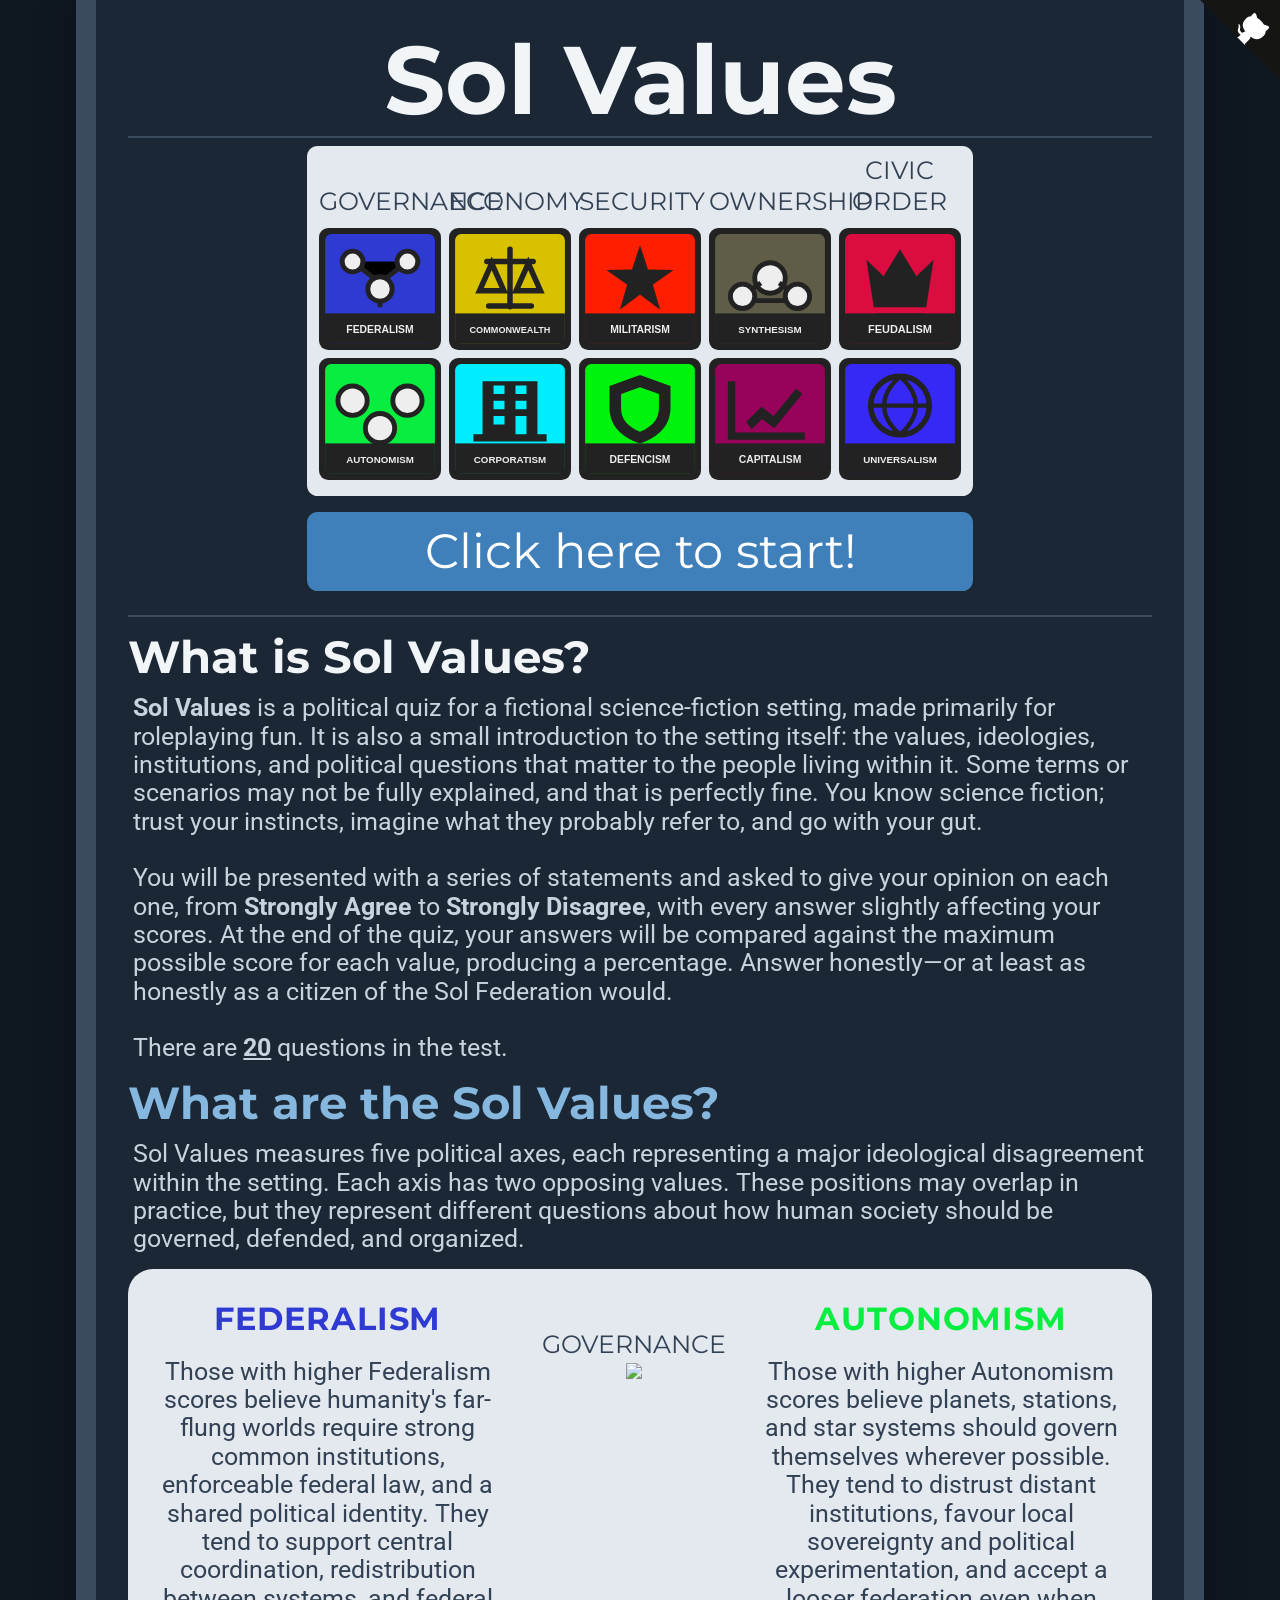
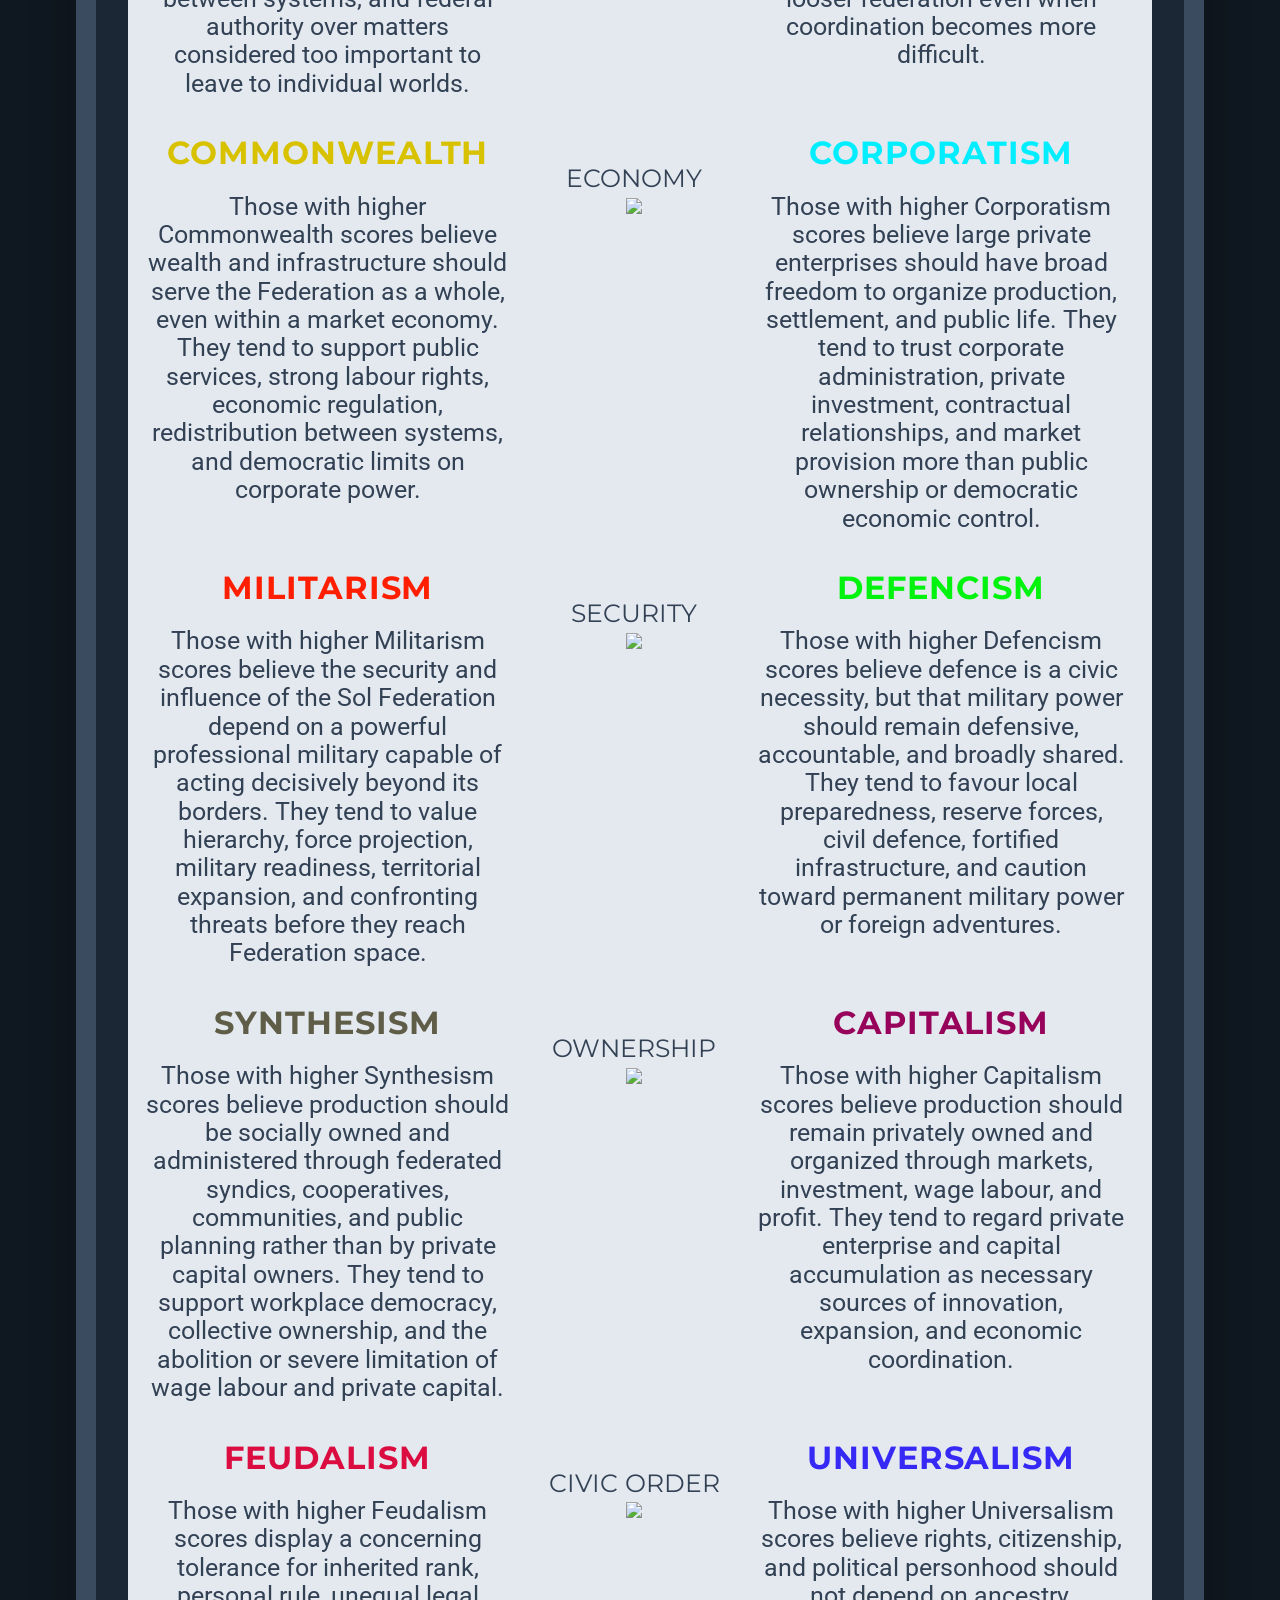
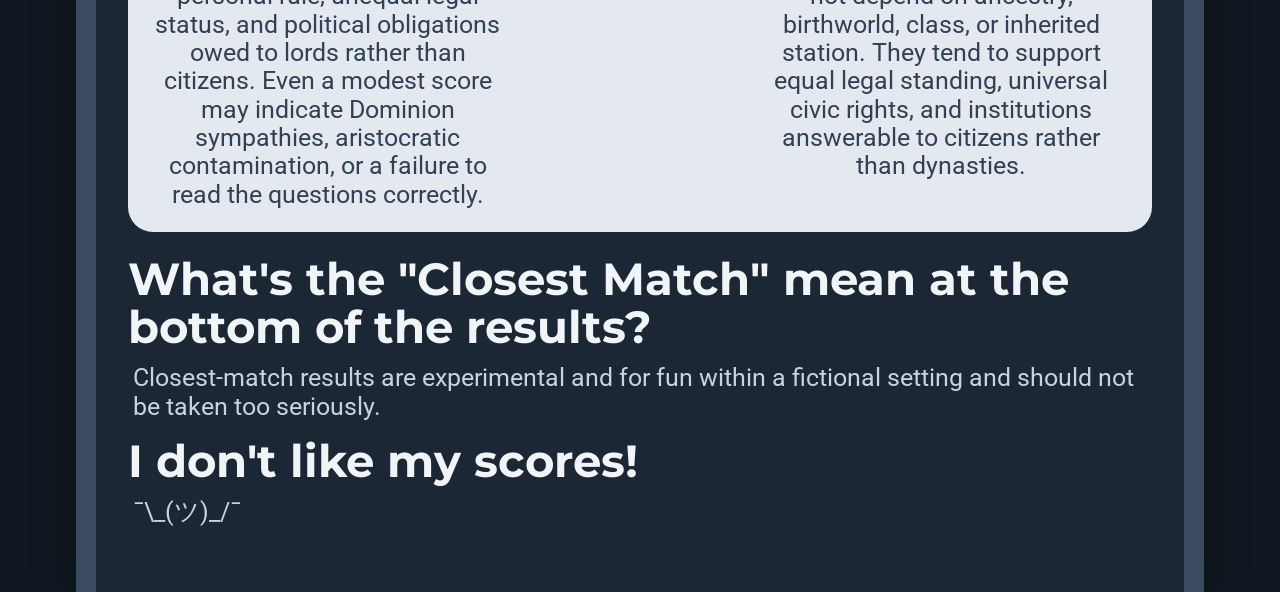
==== commit 30041c14: "reintroduces 8values inspired result screen, adds experimental icons, other small fixes" ====
--- a/index.html
+++ b/index.html
@@ -1,10 +1,12 @@
+<!doctype html>
+<html lang="en">
 <head>
 <link href="https://fonts.googleapis.com/css?family=Montserrat:300,400,700|Roboto:400,700" rel="stylesheet">
 <link href='style.css' rel='stylesheet' type='text/css'>
 <title>Sol Values</title>
-<link rel="icon" type="x-icon" href="icon.png">
-<link rel="shortcut icon" type="x-icon" href="icon.png">
+<link rel="icon" type="image/png" href="icon.png">
 <meta charset="utf-8">
+<meta name="viewport" content="width=device-width, initial-scale=1">
 
 </head>
 <body>
@@ -17,15 +19,15 @@
     <div class="axis_name valuecolumn">SECURITY</div>
     <div class="axis_name valuecolumn">OWNERSHIP</div>
     <div class="axis_name valuecolumn">CIVIC ORDER</div>
-    <a href="#anchor"><img src="value_images/equality.svg" class="valuecolumn" alt="Federalism"></a>
-    <a href="#anchor"><img src="value_images/nation.svg" class="valuecolumn" alt="Commonwealth"></a>
-    <a href="#anchor"><img src="value_images/liberty.svg" class="valuecolumn" alt="Militarism"></a>
-    <a href="#anchor"><img src="value_images/tradition.svg" class="valuecolumn" alt="Synthesism"></a>
+    <a href="#anchor"><img src="value_images/federalism.svg" class="valuecolumn" alt="Federalism"></a>
+    <a href="#anchor"><img src="value_images/commonwealth.svg" class="valuecolumn" alt="Commonwealth"></a>
+    <a href="#anchor"><img src="value_images/militarism.svg" class="valuecolumn" alt="Militarism"></a>
+    <a href="#anchor"><img src="value_images/synthesism.svg" class="valuecolumn" alt="Synthesism"></a>
     <a href="#anchor"><img src="value_images/feudalism.svg" class="valuecolumn" alt="Feudalism"></a>
-    <a href="#anchor"><img src="value_images/markets.svg" class="valuecolumn" alt="Autonomism"></a>
-    <a href="#anchor"><img src="value_images/globe.svg" class="valuecolumn" alt="Corporatism"></a>
-    <a href="#anchor"><img src="value_images/authority.svg" class="valuecolumn" alt="Defencism"></a>
-    <a href="#anchor"><img src="value_images/progress.svg" class="valuecolumn" alt="Capitalism"></a>
+    <a href="#anchor"><img src="value_images/autonomism.svg" class="valuecolumn" alt="Autonomism"></a>
+    <a href="#anchor"><img src="value_images/corporatism.svg" class="valuecolumn" alt="Corporatism"></a>
+    <a href="#anchor"><img src="value_images/defencism.svg" class="valuecolumn" alt="Defencism"></a>
+    <a href="#anchor"><img src="value_images/capitalism.svg" class="valuecolumn" alt="Capitalism"></a>
     <a href="#anchor"><img src="value_images/universalism.svg" class="valuecolumn" alt="Universalism"></a>
 </div>
 <br>
@@ -194,8 +196,9 @@
 <br>
 
 <!-- This is the script for the page itself -->
-<script type="application/javascript"src="questions.js"></script>
+<script type="application/javascript" src="questions.js"></script>
 <script type="text/javascript">
-    document.getElementById("numOfQuestions").innerHTML = questions.length;
+    document.getElementById("numOfQuestions").textContent = questions.length;
 </script>
 </body>
+</html>
--- a/style.css
+++ b/style.css
@@ -10,11 +10,11 @@
     --primary-hover: #326b9e;
     --axis-federalism: #2f3ad3;
     --axis-autonomism: #07ee41;
-    --axis-commonwealth: #ffd000;
+    --axis-commonwealth: #d8c200;
     --axis-corporatism: #00eeff;
     --axis-militarism: #ff1e00;
     --axis-defencism: #00f30c;
-    --axis-synthesism: #e4d977;
+    --axis-synthesism: #5f5d48;
     --axis-capitalism: #97035a;
     --axis-feudalism: #db0d40;
     --axis-universalism: #3628f5;
@@ -51,7 +51,7 @@
     text-indent: -16pt;
     margin-left: 20pt;
     font-size: 24pt;
-    line-height: 2.11666656px;
+    line-height: 1.1;
     letter-spacing: 0.03em;
     font-family: 'Montserrat';
 }
@@ -324,6 +324,20 @@
 .result-axis {
     margin: 0 0 24pt;
 }
+.result-axis-layout {
+    display: flex;
+    align-items: center;
+    gap: 12px;
+}
+.result-axis-body {
+    flex: 1;
+    min-width: 0;
+}
+.result-axis-icon {
+    width: 104px;
+    height: 104px;
+    flex: 0 0 104px;
+}
 .result-axis-heading {
     margin-bottom: 6pt;
     font-size: 25pt;
@@ -353,6 +367,28 @@
 .result-bar-segment {
     min-width: 0;
     transition: width .35s ease;
+}
+.result-export {
+    max-width: 850px;
+    margin: 30pt auto 20pt;
+    text-align: center;
+}
+.result-export h2 {
+    margin-bottom: 10pt;
+}
+.result-export #banner {
+    box-sizing: border-box;
+    width: 100%;
+    height: auto;
+    margin-bottom: 12pt;
+}
+.result-export .button {
+    min-width: 0;
+    width: 100%;
+}
+.button:disabled {
+    cursor: wait;
+    opacity: .6;
 }
 .closest-match {
     max-width: 850px;
@@ -398,15 +434,47 @@
     text-align: center;
 }
 @media (max-width: 700px) {
-    body.results-page {
+    body {
         box-sizing: border-box;
         width: 100%;
         padding: 1em;
         border-width: 0;
     }
-    .results-page h1 {
+    h1 {
         font-size: 48pt;
         line-height: 52pt;
+    }
+    h2 {
+        font-size: 26pt;
+        line-height: 30pt;
+    }
+    div.center,
+    p.question,
+    .button {
+        box-sizing: border-box;
+        width: 100%;
+        min-width: 0;
+    }
+    div.axis_name.valuecolumn {
+        font-size: 11pt;
+    }
+    p.question {
+        font-size: 25pt;
+    }
+    .spacer {
+        display: block;
+    }
+    div.explanation_blurb_left,
+    div.explanation_blurb_right,
+    div.explanation_axis {
+        box-sizing: border-box;
+        width: 100%;
+        margin-left: 0;
+        margin-right: 0;
+        padding: 0 12pt;
+    }
+    p.axis_name {
+        margin-top: 20px;
     }
     .result-axis-heading {
         font-size: 20pt;
@@ -414,6 +482,17 @@
     }
     .result-value-labels {
         font-size: 11pt;
+    }
+    .result-axis-layout {
+        gap: 6px;
+    }
+    .result-axis-icon {
+        width: 58px;
+        height: 58px;
+        flex-basis: 58px;
+    }
+    .result-bar {
+        height: 38px;
     }
     .results-actions {
         flex-direction: column;
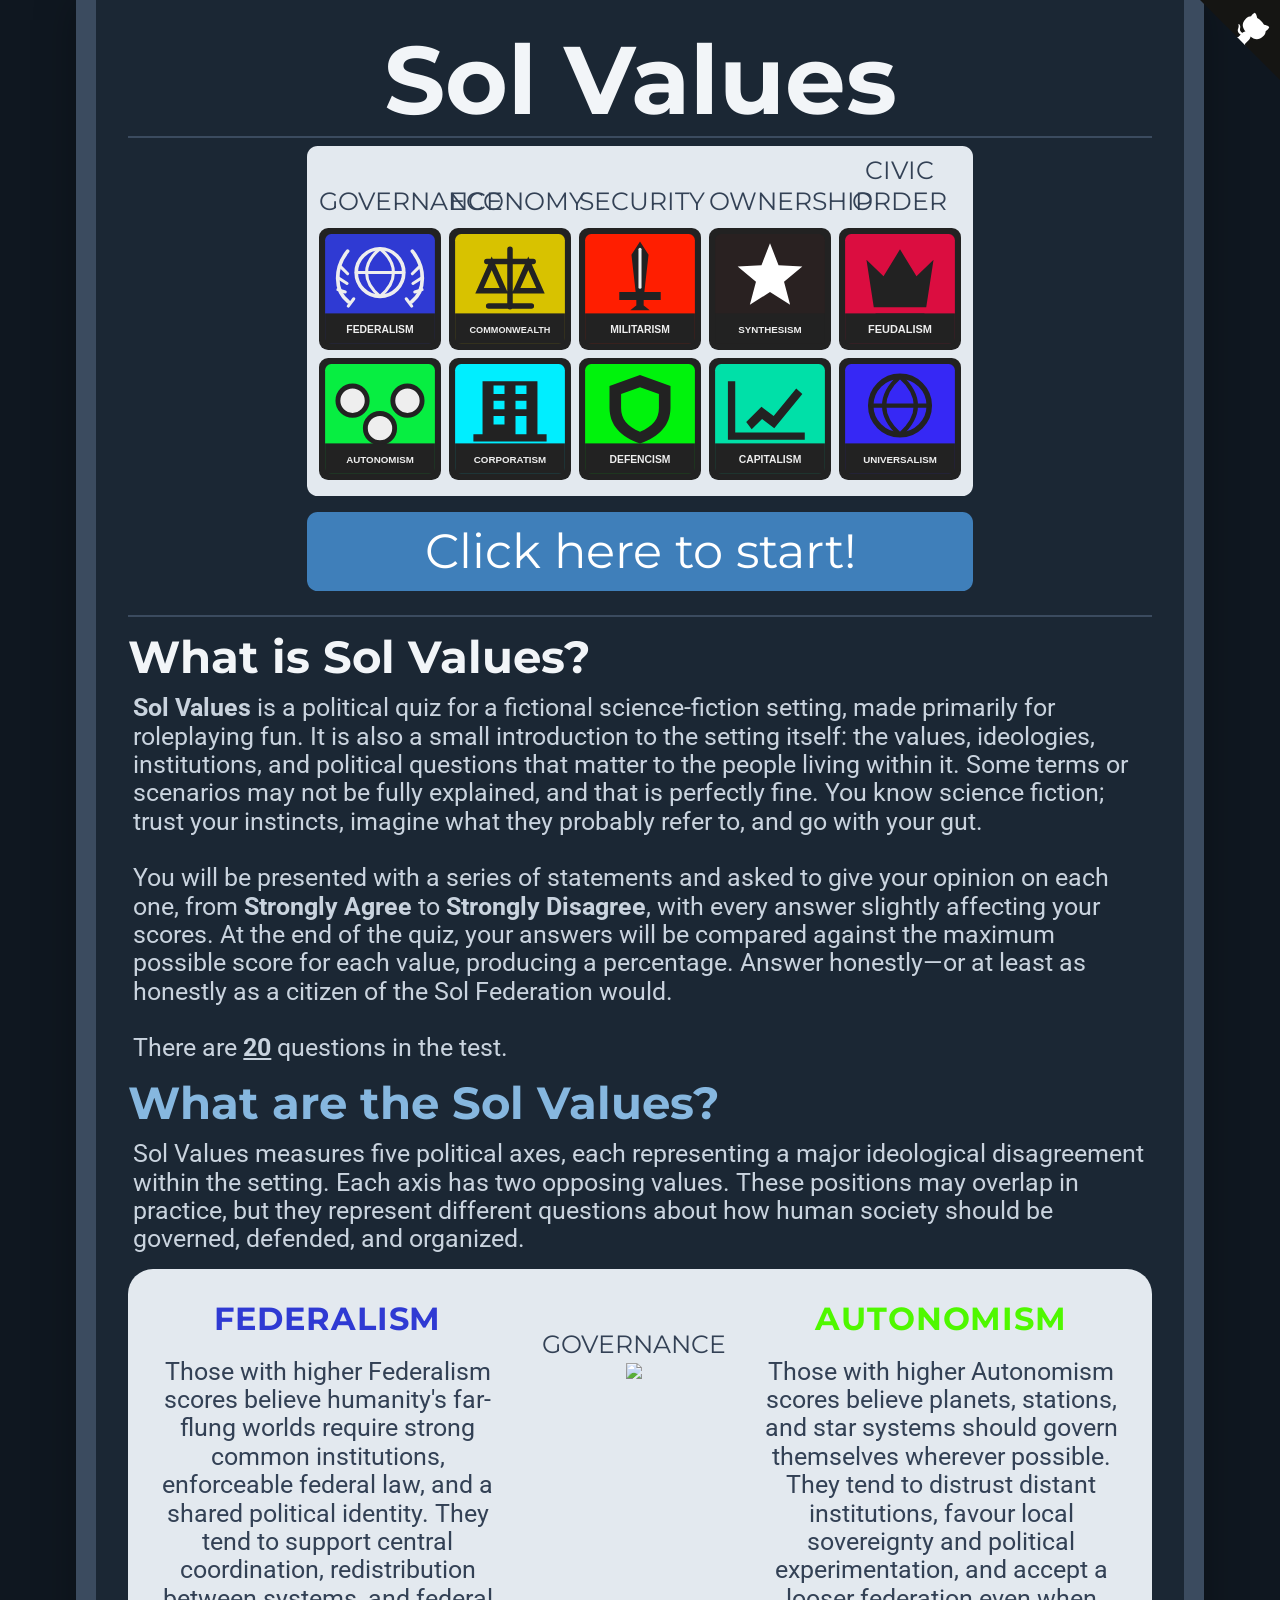
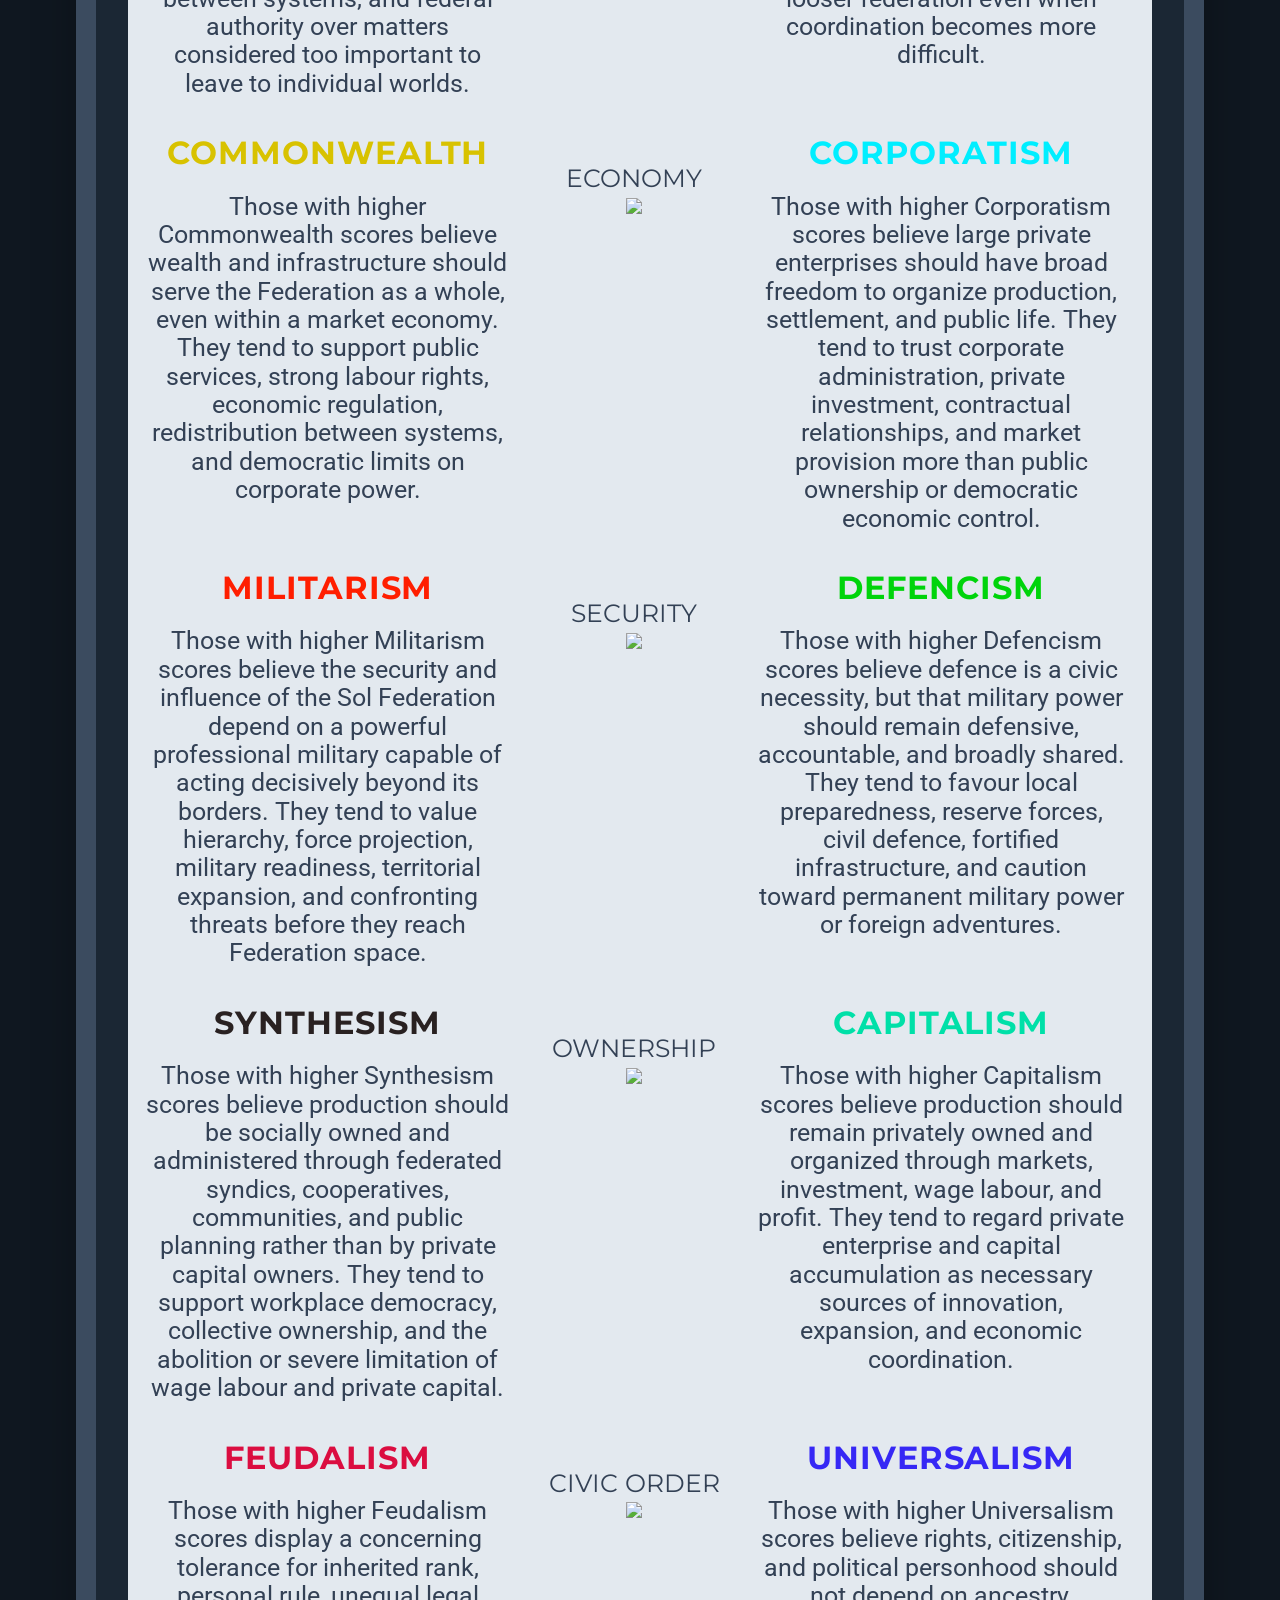
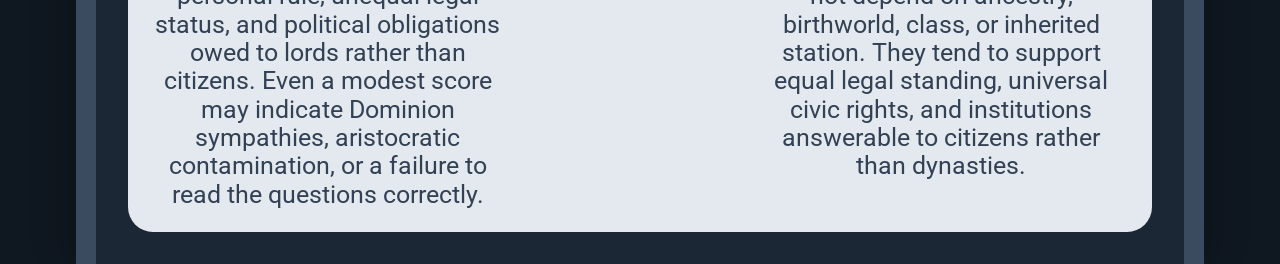
==== commit b8977612: "adds ideology descriptions, new favicon" ====
--- a/index.html
+++ b/index.html
@@ -4,7 +4,7 @@
 <link href="https://fonts.googleapis.com/css?family=Montserrat:300,400,700|Roboto:400,700" rel="stylesheet">
 <link href='style.css' rel='stylesheet' type='text/css'>
 <title>Sol Values</title>
-<link rel="icon" type="image/png" href="icon.png">
+<link rel="icon" type="image/svg+xml" href="icon.svg">
 <meta charset="utf-8">
 <meta name="viewport" content="width=device-width, initial-scale=1">
 
@@ -189,12 +189,6 @@
     <br />
 </div>
 
-<h2 style="margin-top: 17pt;">What's the "Closest Match" mean at the bottom of the results?</h2>
-    <p>Closest-match results are experimental and for fun within a fictional setting and should not be taken too seriously.</p>
-<h2>I don't like my scores!</h2>
-    <p>¯\_(ツ)_/¯<br/>
-<br>
-
 <!-- This is the script for the page itself -->
 <script type="application/javascript" src="questions.js"></script>
 <script type="text/javascript">
--- a/style.css
+++ b/style.css
@@ -9,13 +9,13 @@
     --primary: #3f7fba;
     --primary-hover: #326b9e;
     --axis-federalism: #2f3ad3;
-    --axis-autonomism: #07ee41;
+    --axis-autonomism: #4ff800;
     --axis-commonwealth: #d8c200;
     --axis-corporatism: #00eeff;
     --axis-militarism: #ff1e00;
-    --axis-defencism: #00f30c;
-    --axis-synthesism: #5f5d48;
-    --axis-capitalism: #97035a;
+    --axis-defencism: #00d40b;
+    --axis-synthesism: #292121;
+    --axis-capitalism: #00e0a8;
     --axis-feudalism: #db0d40;
     --axis-universalism: #3628f5;
 }
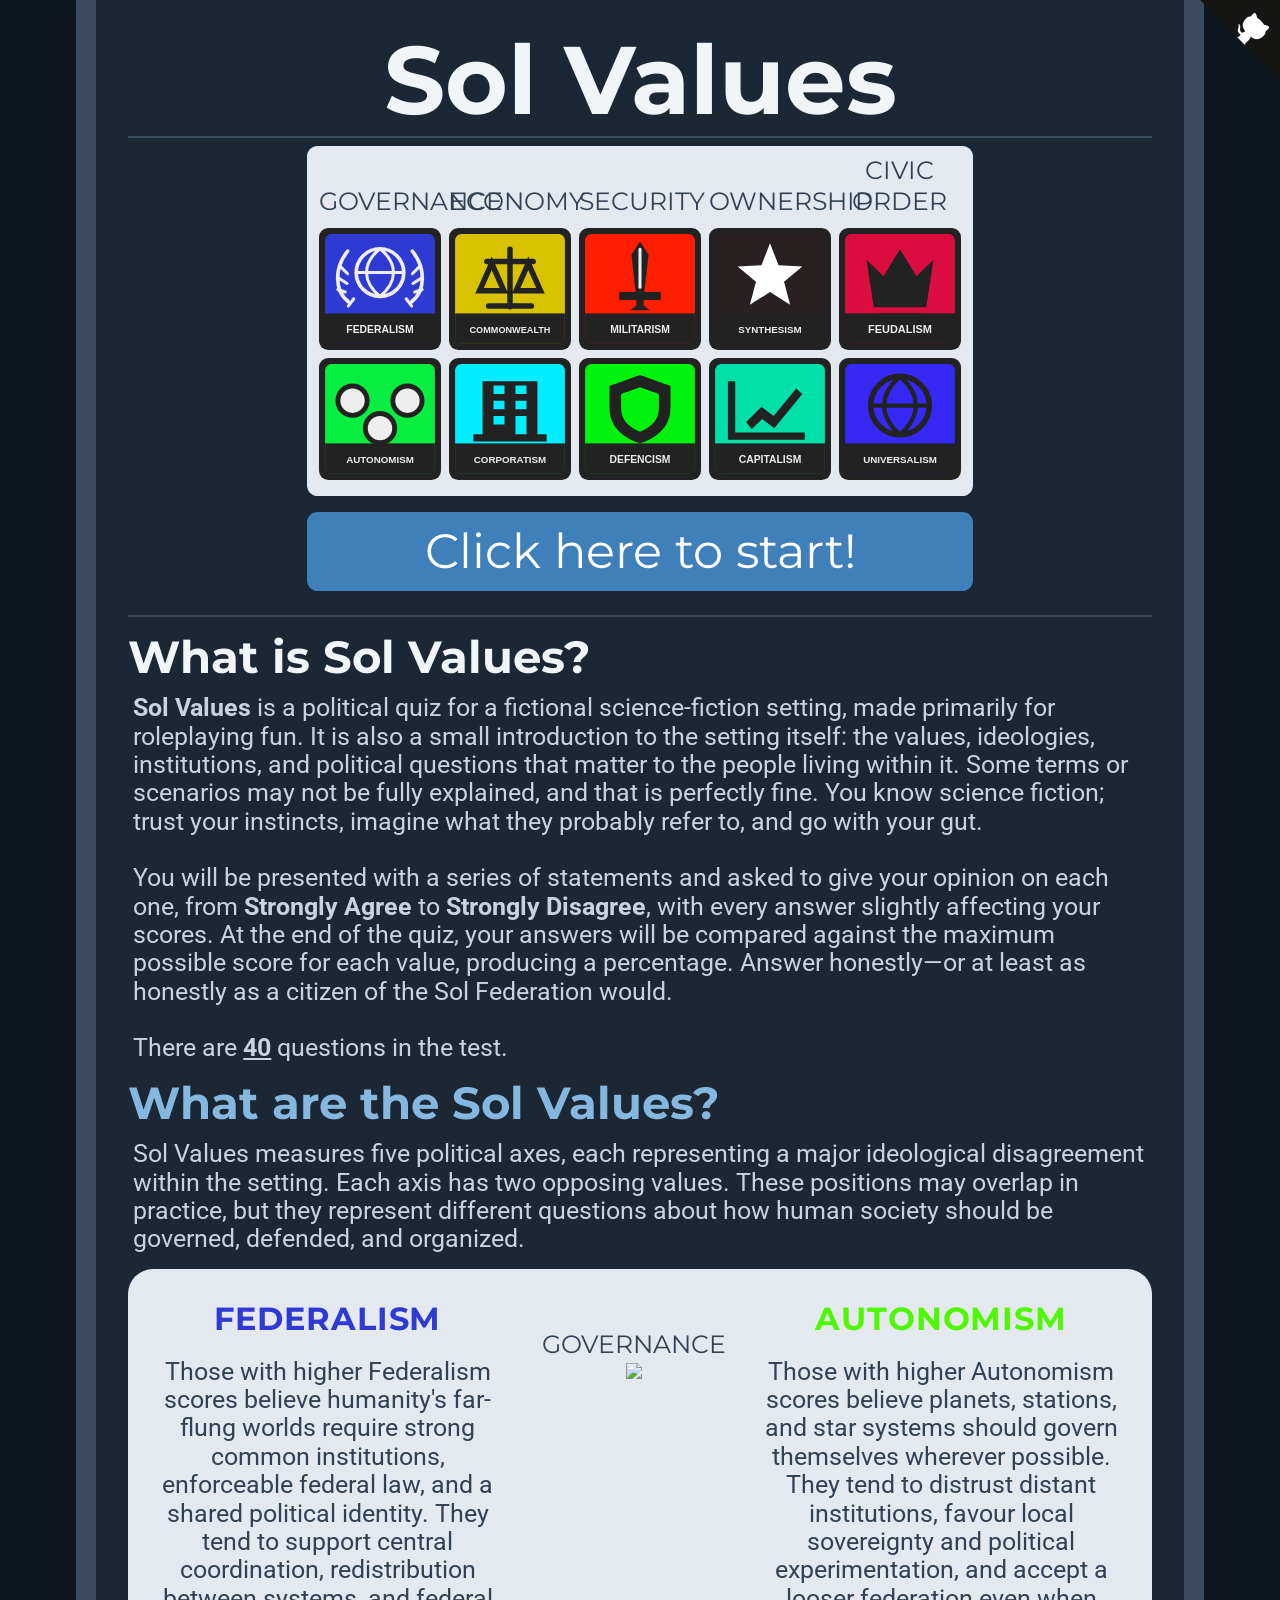
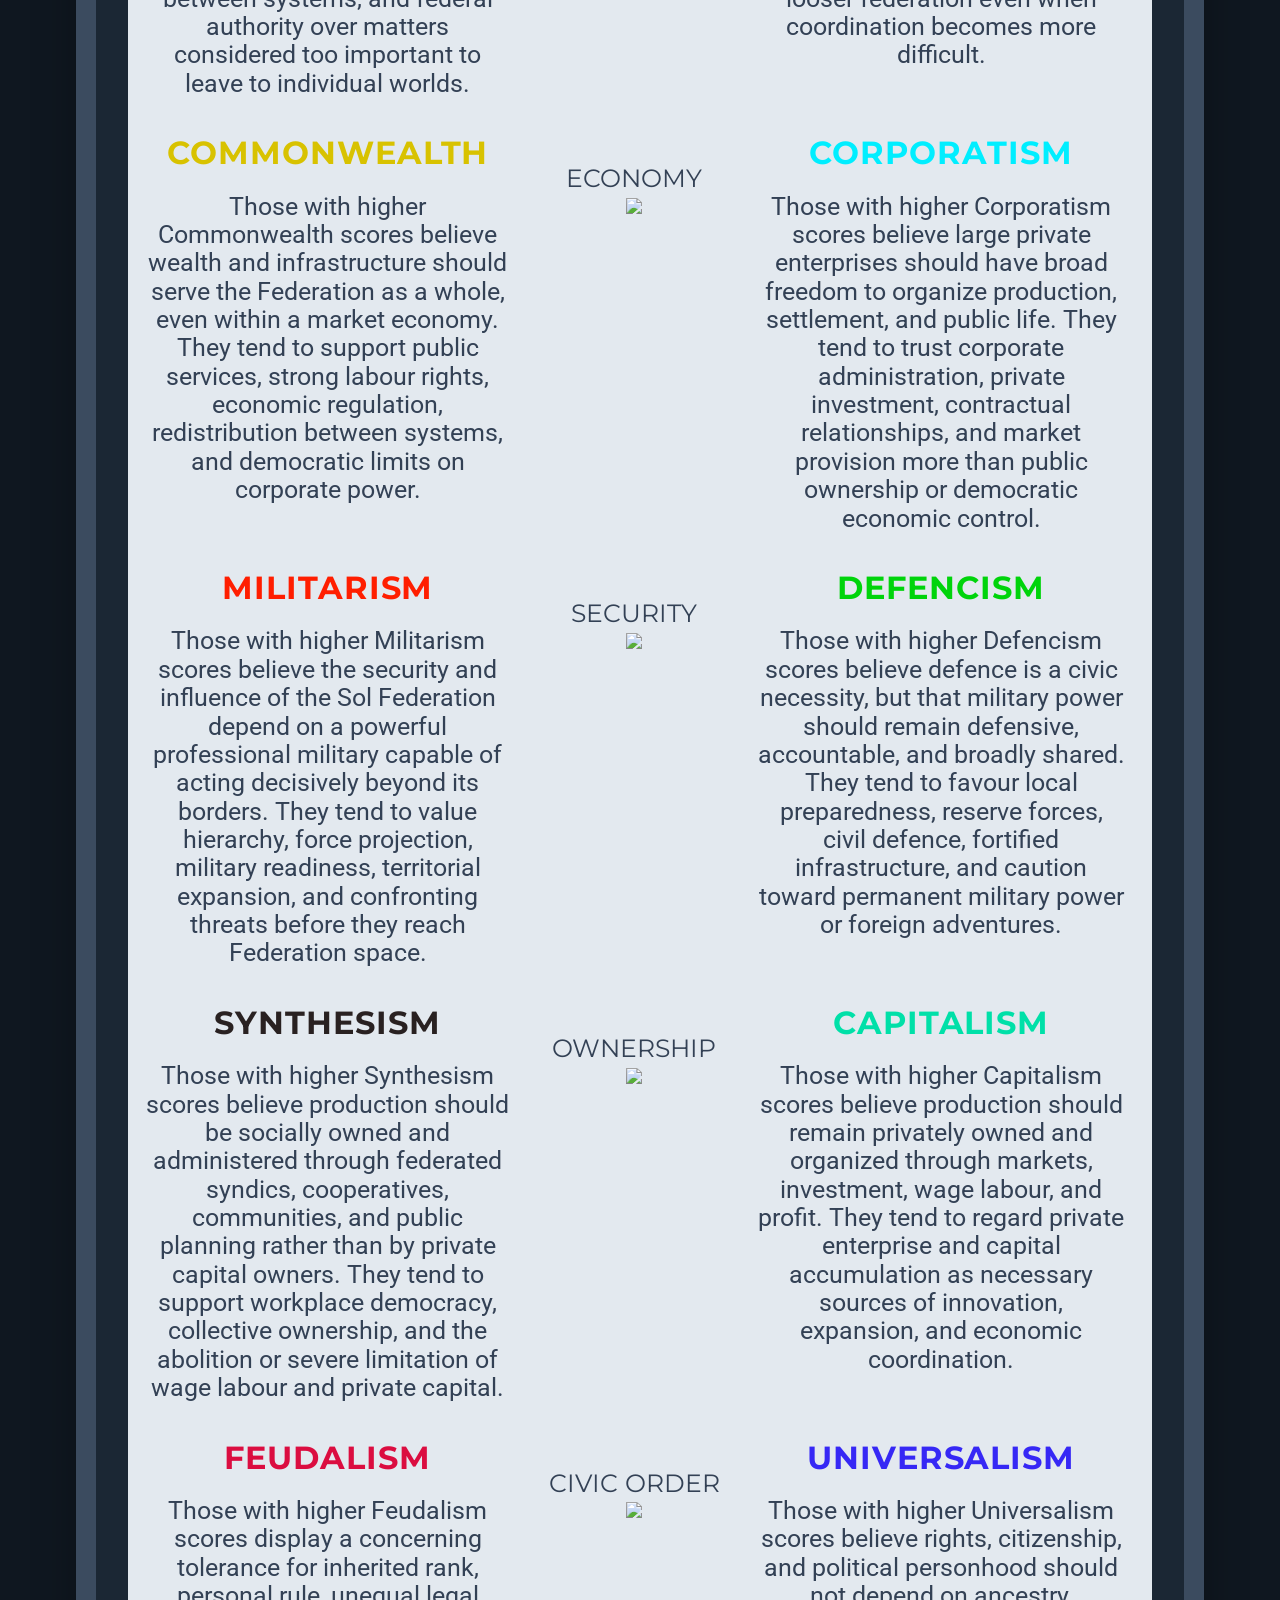
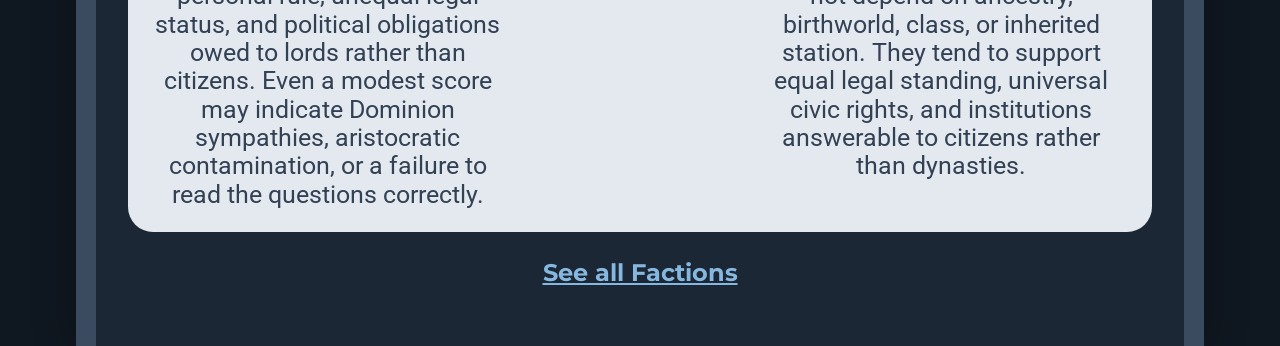
==== commit 1db872b4: "values.js file, faction page" ====
--- a/index.html
+++ b/index.html
@@ -57,13 +57,8 @@
 <div class="explanation_bg">
     <div class="spacer">
         <div class="explanation_blurb_left">
-            <p class="value"><b class="axis-federalism">FEDERALISM</b></p>
-            <p class="blurb-text">
-                Those with higher Federalism scores believe humanity's far-flung worlds require strong common
-                institutions, enforceable federal law, and a shared political identity. They tend to support central
-                coordination, redistribution between systems, and federal authority over matters considered too
-                important to leave to individual worlds.
-            </p>
+            <p class="value"><b class="axis-federalism" data-value-name="federalism"></b></p>
+            <p class="blurb-text" data-value-description="federalism"></p>
         </div>
 
         <div class="explanation_axis">
@@ -72,23 +67,15 @@
         </div>
 
         <div class="explanation_blurb_right">
-            <p class="value"><b class="axis-autonomism">AUTONOMISM</b></p>
-            <p class="blurb-text">
-                Those with higher Autonomism scores believe planets, stations, and star systems should govern themselves
-                wherever possible. They tend to distrust distant institutions, favour local sovereignty and political
-                experimentation, and accept a looser federation even when coordination becomes more difficult.
-            </p>
+            <p class="value"><b class="axis-autonomism" data-value-name="autonomism"></b></p>
+            <p class="blurb-text" data-value-description="autonomism"></p>
         </div>
     </div>
 
     <div class="spacer">
         <div class="explanation_blurb_left">
-            <p class="value"><b class="axis-commonwealth">COMMONWEALTH</b></p>
-            <p class="blurb-text">
-                Those with higher Commonwealth scores believe wealth and infrastructure should serve the Federation as a
-                whole, even within a market economy. They tend to support public services, strong labour rights,
-                economic regulation, redistribution between systems, and democratic limits on corporate power.
-            </p>
+            <p class="value"><b class="axis-commonwealth" data-value-name="commonwealth"></b></p>
+            <p class="blurb-text" data-value-description="commonwealth"></p>
         </div>
 
         <div class="explanation_axis">
@@ -97,25 +84,15 @@
         </div>
 
         <div class="explanation_blurb_right">
-            <p class="value"><b class="axis-corporatism">CORPORATISM</b></p>
-            <p class="blurb-text">
-                Those with higher Corporatism scores believe large private enterprises should have broad freedom to
-                organize production, settlement, and public life. They tend to trust corporate administration, private
-                investment, contractual relationships, and market provision more than public ownership or democratic
-                economic control.
-            </p>
+            <p class="value"><b class="axis-corporatism" data-value-name="corporatism"></b></p>
+            <p class="blurb-text" data-value-description="corporatism"></p>
         </div>
     </div>
 
     <div class="spacer">
         <div class="explanation_blurb_left">
-            <p class="value"><b class="axis-militarism">MILITARISM</b></p>
-            <p class="blurb-text">
-                Those with higher Militarism scores believe the security and influence of the Sol Federation depend on a
-                powerful professional military capable of acting decisively beyond its borders. They tend to value
-                hierarchy, force projection, military readiness, territorial expansion, and confronting threats before
-                they reach Federation space.
-            </p>
+            <p class="value"><b class="axis-militarism" data-value-name="militarism"></b></p>
+            <p class="blurb-text" data-value-description="militarism"></p>
         </div>
 
         <div class="explanation_axis">
@@ -124,25 +101,15 @@
         </div>
 
         <div class="explanation_blurb_right">
-            <p class="value"><b class="axis-defencism">DEFENCISM</b></p>
-            <p class="blurb-text">
-                Those with higher Defencism scores believe defence is a civic necessity, but that military power should
-                remain defensive, accountable, and broadly shared. They tend to favour local preparedness, reserve
-                forces, civil defence, fortified infrastructure, and caution toward permanent military power or foreign
-                adventures.
-            </p>
+            <p class="value"><b class="axis-defencism" data-value-name="defencism"></b></p>
+            <p class="blurb-text" data-value-description="defencism"></p>
         </div>
     </div>
 
     <div class="spacer">
         <div class="explanation_blurb_left">
-            <p class="value"><b class="axis-synthesism">SYNTHESISM</b></p>
-            <p class="blurb-text">
-                Those with higher Synthesism scores believe production should be socially owned and administered through
-                federated syndics, cooperatives, communities, and public planning rather than by private capital owners.
-                They tend to support workplace democracy, collective ownership, and the abolition or severe limitation
-                of wage labour and private capital.
-            </p>
+            <p class="value"><b class="axis-synthesism" data-value-name="synthesism"></b></p>
+            <p class="blurb-text" data-value-description="synthesism"></p>
         </div>
 
         <div class="explanation_axis">
@@ -151,24 +118,15 @@
         </div>
 
         <div class="explanation_blurb_right">
-            <p class="value"><b class="axis-capitalism">CAPITALISM</b></p>
-            <p class="blurb-text">
-                Those with higher Capitalism scores believe production should remain privately owned and organized
-                through markets, investment, wage labour, and profit. They tend to regard private enterprise and capital
-                accumulation as necessary sources of innovation, expansion, and economic coordination.
-            </p>
+            <p class="value"><b class="axis-capitalism" data-value-name="capitalism"></b></p>
+            <p class="blurb-text" data-value-description="capitalism"></p>
         </div>
     </div>
 
     <div class="spacer">
         <div class="explanation_blurb_left">
-            <p class="value"><b class="axis-feudalism">FEUDALISM</b></p>
-            <p class="blurb-text">
-                Those with higher Feudalism scores display a concerning tolerance for inherited rank, personal rule,
-                unequal legal status, and political obligations owed to lords rather than citizens. Even a modest score
-                may indicate Dominion sympathies, aristocratic contamination, or a failure to read the questions
-                correctly.
-            </p>
+            <p class="value"><b class="axis-feudalism" data-value-name="feudalism"></b></p>
+            <p class="blurb-text" data-value-description="feudalism"></p>
         </div>
 
         <div class="explanation_axis">
@@ -177,22 +135,29 @@
         </div>
 
         <div class="explanation_blurb_right">
-            <p class="value"><b class="axis-universalism">UNIVERSALISM</b></p>
-            <p class="blurb-text">
-                Those with higher Universalism scores believe rights, citizenship, and political personhood should not
-                depend on ancestry, birthworld, class, or inherited station. They tend to support equal legal standing,
-                universal civic rights, and institutions answerable to citizens rather than dynasties.
-            </p>
+            <p class="value"><b class="axis-universalism" data-value-name="universalism"></b></p>
+            <p class="blurb-text" data-value-description="universalism"></p>
         </div>
     </div>
 
     <br />
 </div>
 
+<p class="factions-link"><a href="factions.html">See all Factions</a></p>
+
 <!-- This is the script for the page itself -->
+<script src="values.js"></script>
 <script type="application/javascript" src="questions.js"></script>
 <script type="text/javascript">
     document.getElementById("numOfQuestions").textContent = questions.length;
+    document.querySelectorAll("[data-value-name]").forEach(element => {
+        const value = valueDefinitions[element.dataset.valueName]
+        if (value) element.textContent = value.name.toUpperCase()
+    })
+    document.querySelectorAll("[data-value-description]").forEach(element => {
+        const value = valueDefinitions[element.dataset.valueDescription]
+        if (value) element.textContent = value.description
+    })
 </script>
 </body>
 </html>
--- a/style.css
+++ b/style.css
@@ -333,10 +333,20 @@
     flex: 1;
     min-width: 0;
 }
+.result-endpoint {
+    width: 150px;
+    flex: 0 0 150px;
+    text-align: center;
+}
 .result-axis-icon {
     width: 104px;
     height: 104px;
-    flex: 0 0 104px;
+}
+.result-value-reminder {
+    margin: 6pt 0 0;
+    color: var(--body-text);
+    font-size: 10.5pt;
+    line-height: 1.2;
 }
 .result-axis-heading {
     margin-bottom: 6pt;
@@ -432,6 +442,70 @@
 .results-error {
     color: #b71c1c;
     text-align: center;
+}
+.factions-link {
+    margin: 20pt auto;
+    text-align: center;
+}
+.factions-link a {
+    font-family: 'Montserrat', sans-serif;
+    font-size: 18pt;
+    font-weight: 700;
+}
+.factions-title,
+.factions-intro {
+    text-align: center;
+}
+.factions-intro {
+    max-width: 850px;
+    margin: 0 auto 24pt;
+}
+.faction-list {
+    display: grid;
+    max-width: 900px;
+    margin: 0 auto;
+    gap: 16pt;
+}
+.faction-card {
+    padding: 18pt;
+    border-radius: 12pt;
+    background: var(--panel-bg);
+}
+.faction-card h2 {
+    margin-top: 0;
+    color: var(--panel-text);
+    font-size: 25pt;
+    line-height: 29pt;
+}
+.faction-card p {
+    color: var(--panel-text);
+}
+.faction-values {
+    display: flex;
+    flex-wrap: wrap;
+    gap: 7pt;
+    margin-top: 14pt;
+}
+.faction-value {
+    padding: 5pt 8pt;
+    border-left: 6px solid var(--surface-border);
+    border-radius: 4pt;
+    background: #cbd5df;
+    color: #253242;
+    font-family: 'Montserrat', sans-serif;
+    font-size: 12pt;
+    font-weight: 700;
+}
+.faction-actions {
+    display: flex;
+    max-width: 900px;
+    margin: 24pt auto 0;
+    gap: 12pt;
+}
+.faction-actions .button {
+    min-width: 0;
+    width: 100%;
+    margin: 0;
 }
 @media (max-width: 700px) {
     body {
@@ -489,7 +563,13 @@
     .result-axis-icon {
         width: 58px;
         height: 58px;
-        flex-basis: 58px;
+    }
+    .result-endpoint {
+        width: 78px;
+        flex-basis: 78px;
+    }
+    .result-value-reminder {
+        font-size: 8pt;
     }
     .result-bar {
         height: 38px;
@@ -499,6 +579,9 @@
     }
     .results-actions .button {
         width: 100%;
+    }
+    .faction-actions {
+        flex-direction: column;
     }
 }
 .explanation_bg {
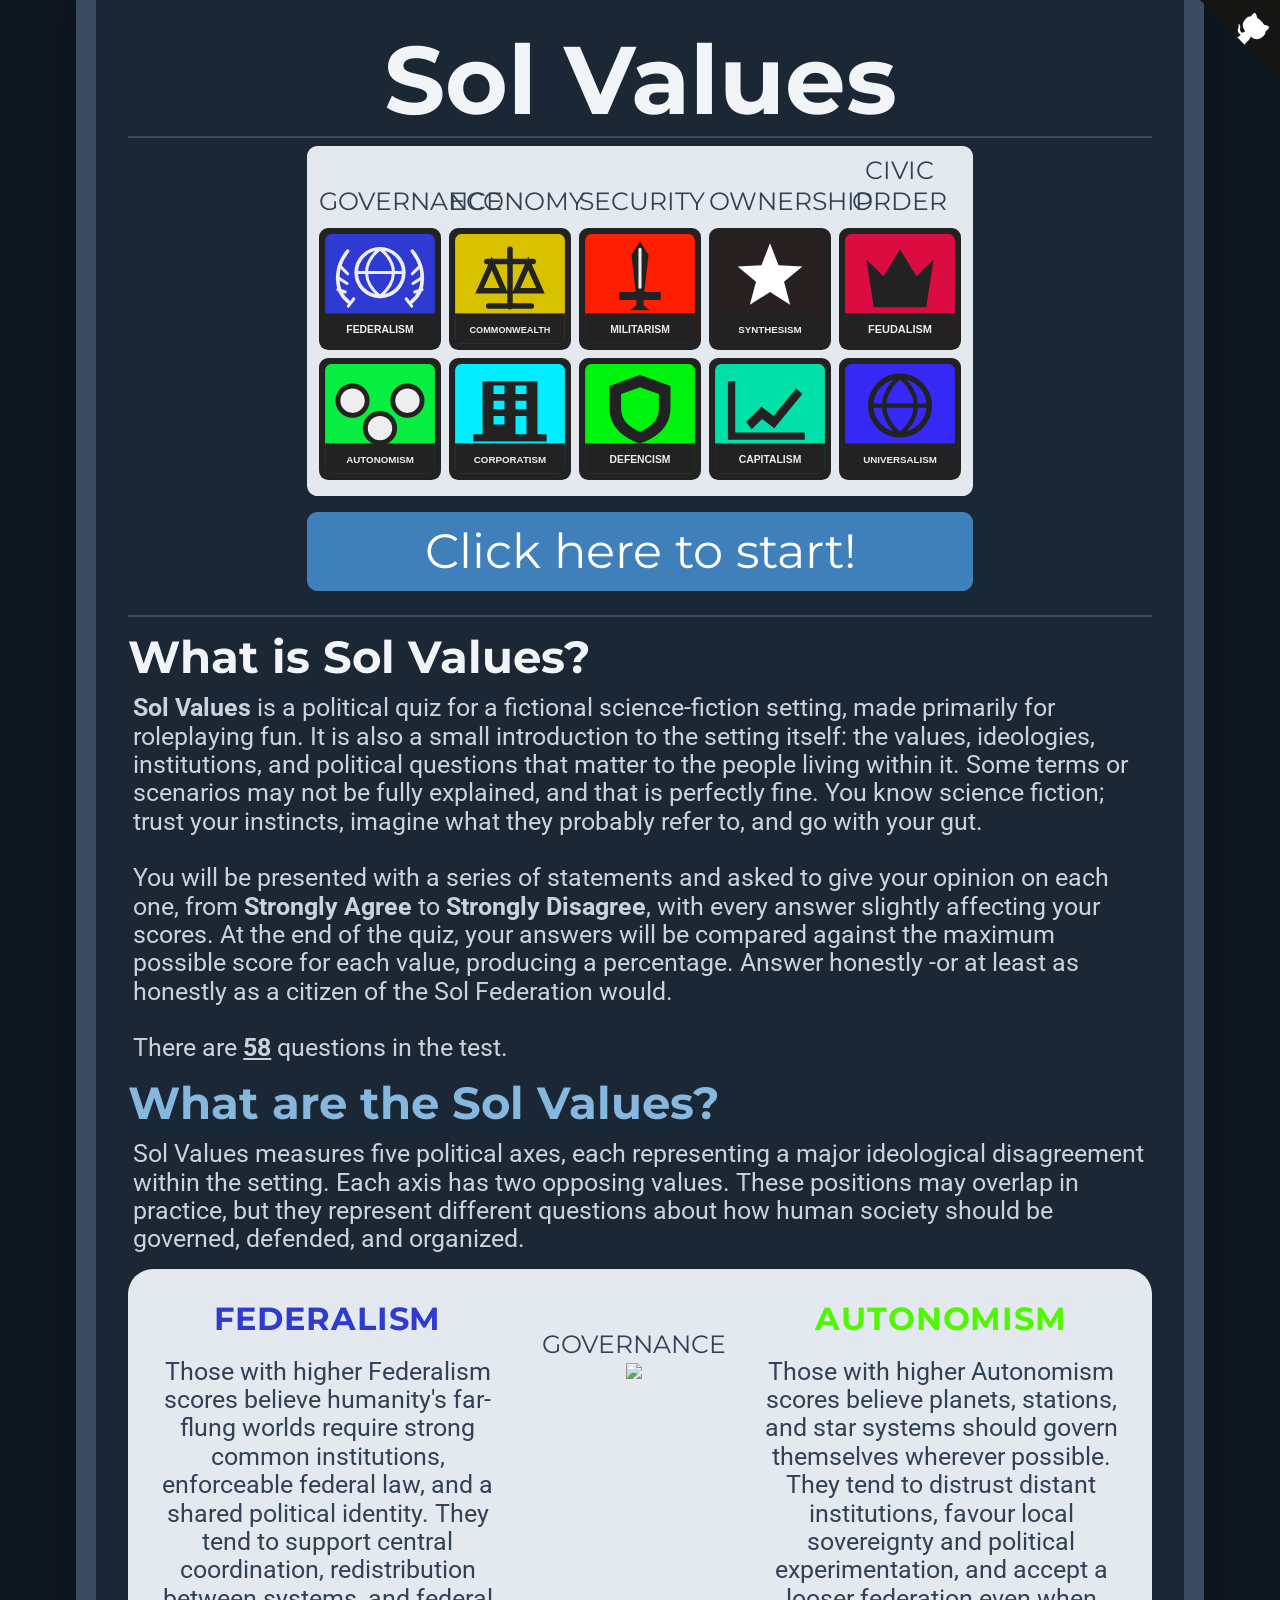
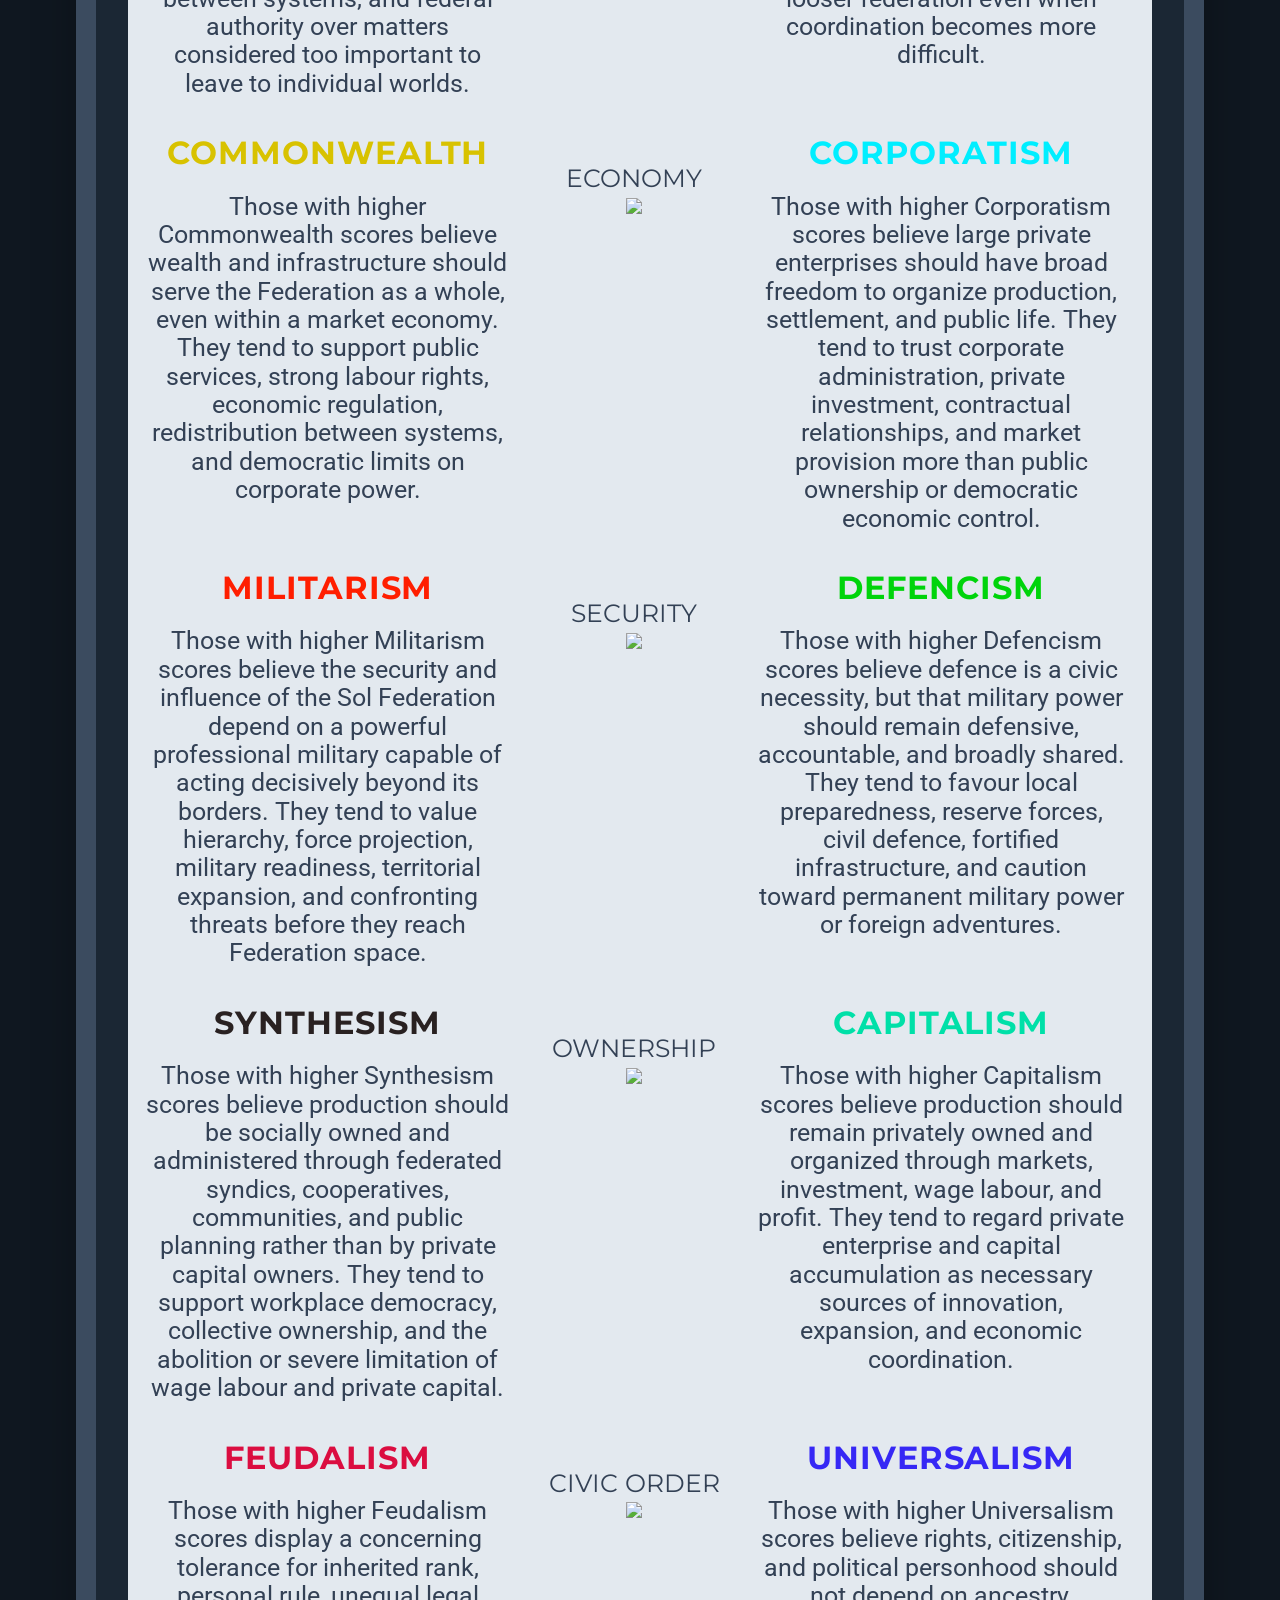
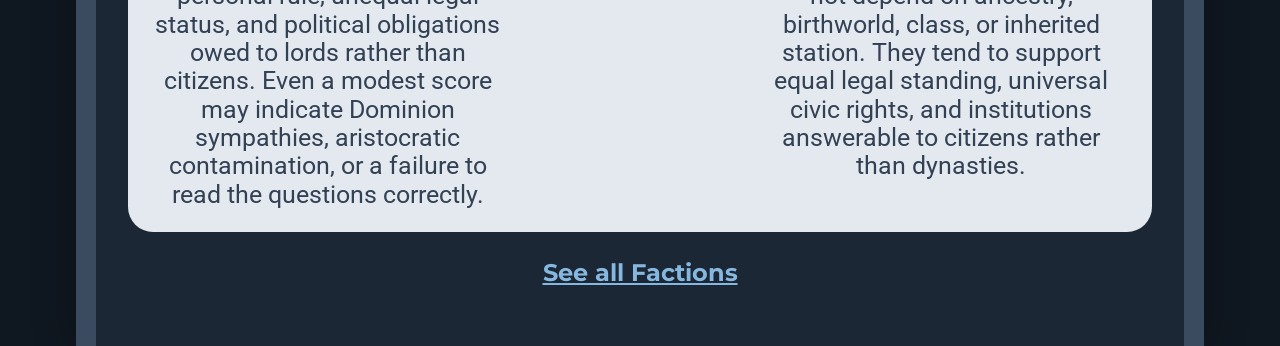
==== commit fd766de2: "typo" ====
--- a/index.html
+++ b/index.html
@@ -43,7 +43,7 @@
     You will be presented with a series of statements and asked to give your opinion on each one, from <b>Strongly
         Agree</b> to <b>Strongly Disagree</b>, with every answer slightly affecting your scores. At the end of the quiz,
     your answers will be compared against the maximum possible score for each value, producing a percentage. Answer
-    honestly—or at least as honestly as a citizen of the Sol Federation would.<br /><br />
+    honestly -or at least as honestly as a citizen of the Sol Federation would.<br /><br />
     
     There are <b><u><span id="numOfQuestions"></span></u></b> questions in the test.</p>
 
--- a/style.css
+++ b/style.css
@@ -88,7 +88,18 @@
     justify-content: center;
     align-items: center;
     text-align: center;
+    position: relative;
 
+}
+.question-id {
+    position: absolute;
+    top: 10pt;
+    left: 14pt;
+    color: var(--panel-text);
+    opacity: 0.55;
+    font-size: 11pt;
+    font-weight: 700;
+    letter-spacing: 0.04em;
 }
 h1 {
     color: var(--heading-text);
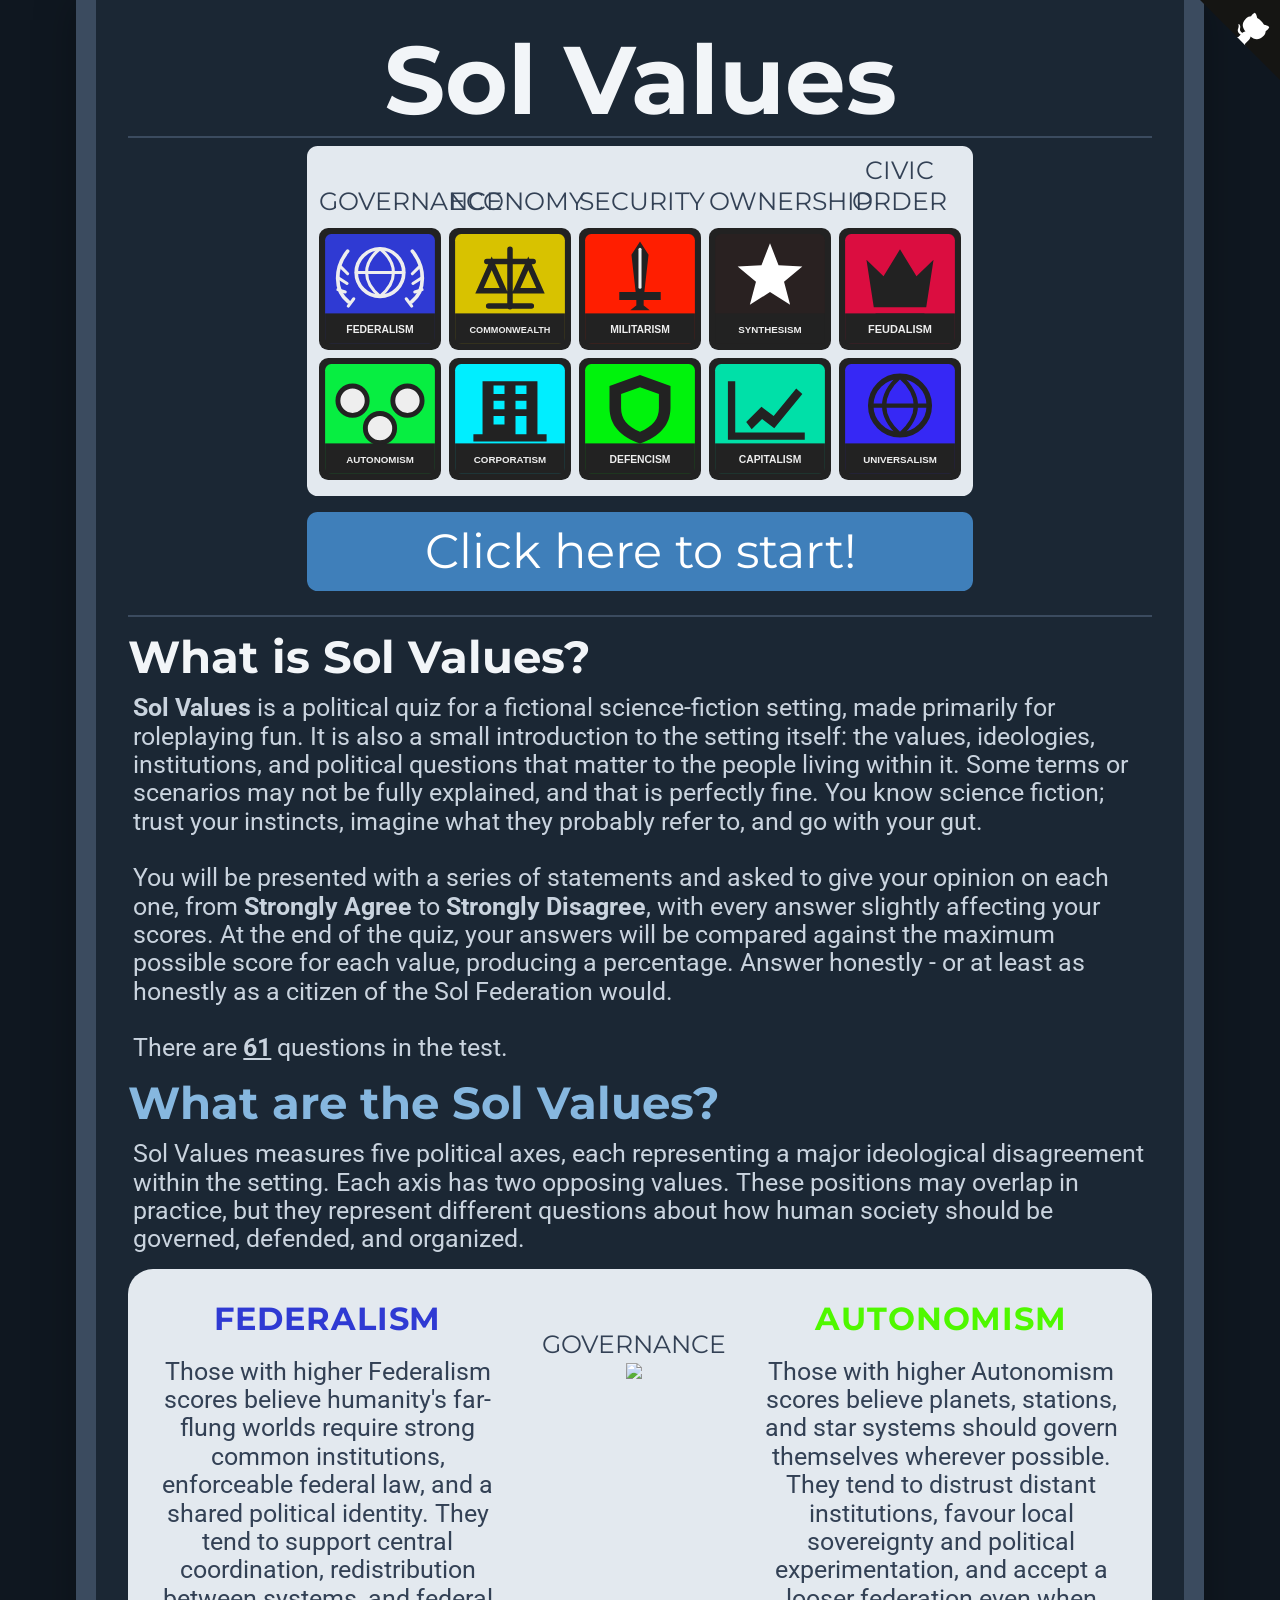
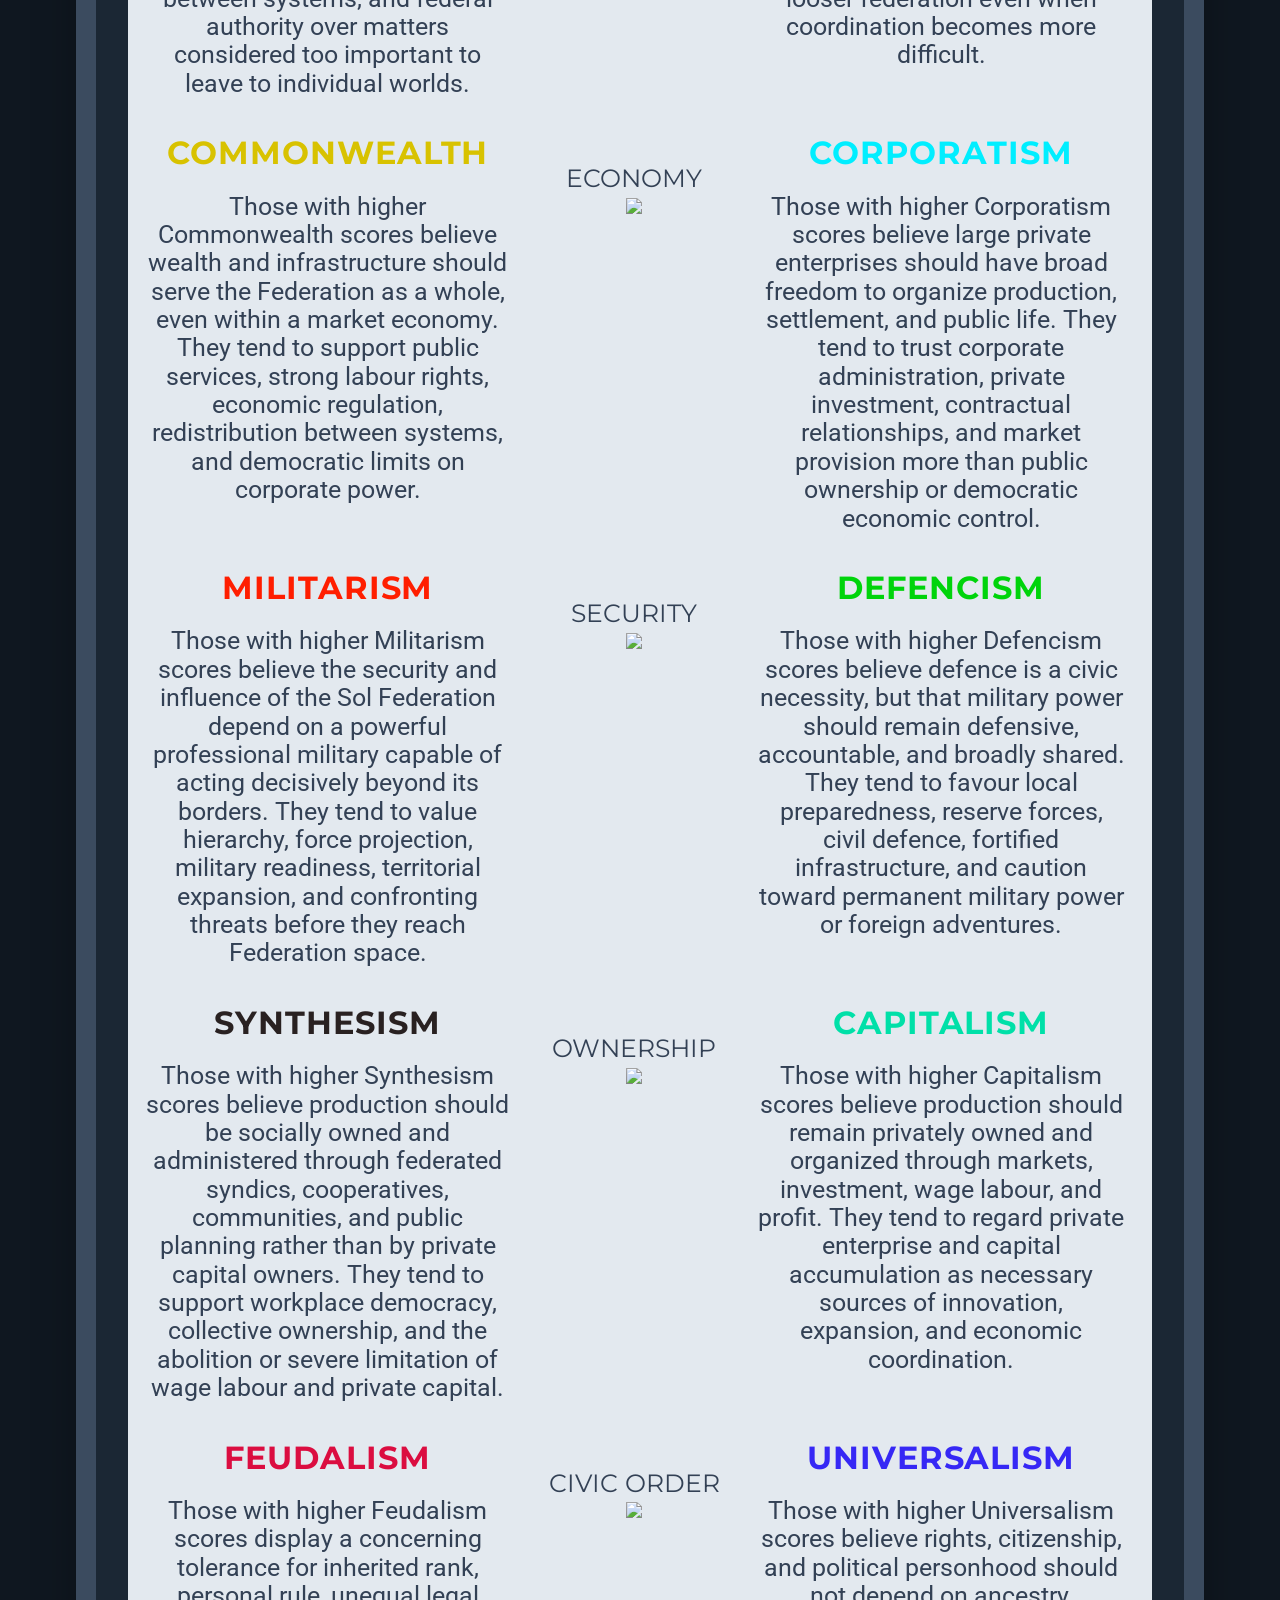
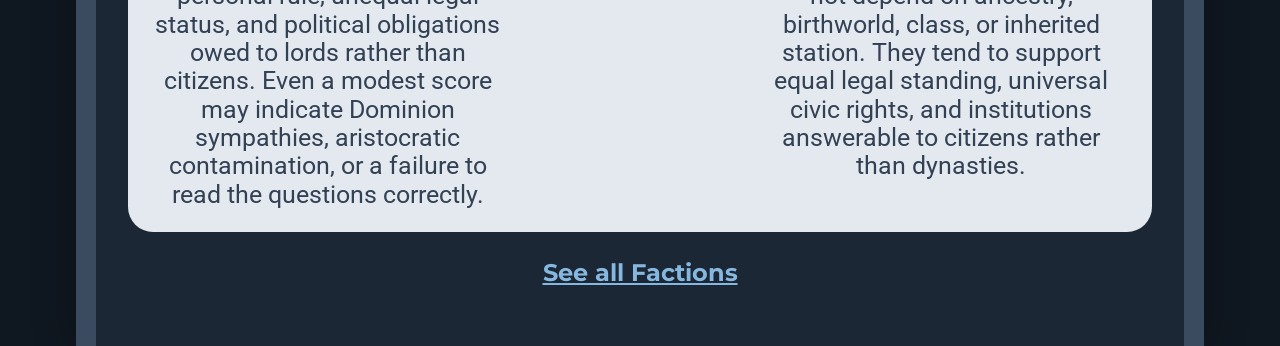
==== commit a1120b54: "new setting-intro questions, phrasing changes" ====
--- a/index.html
+++ b/index.html
@@ -43,7 +43,7 @@
     You will be presented with a series of statements and asked to give your opinion on each one, from <b>Strongly
         Agree</b> to <b>Strongly Disagree</b>, with every answer slightly affecting your scores. At the end of the quiz,
     your answers will be compared against the maximum possible score for each value, producing a percentage. Answer
-    honestly -or at least as honestly as a citizen of the Sol Federation would.<br /><br />
+    honestly - or at least as honestly as a citizen of the Sol Federation would.<br /><br />
     
     There are <b><u><span id="numOfQuestions"></span></u></b> questions in the test.</p>
 
